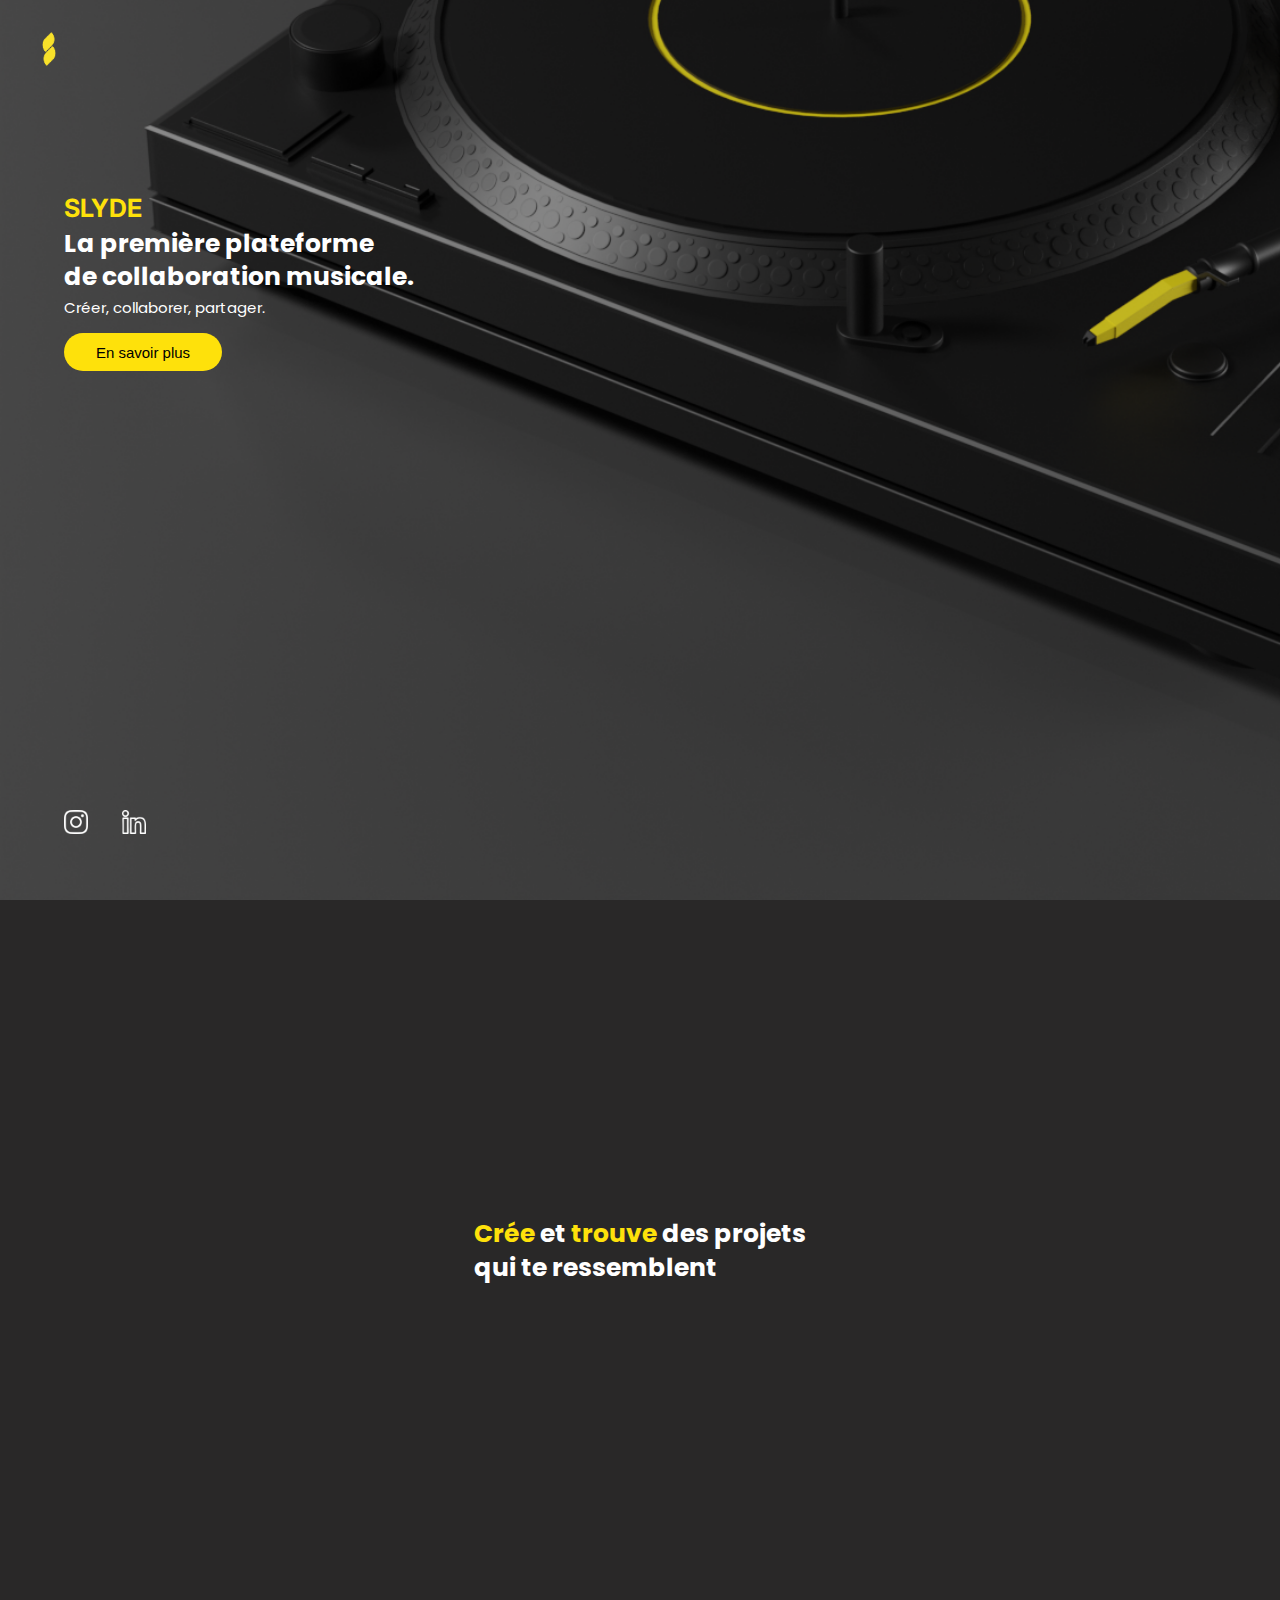
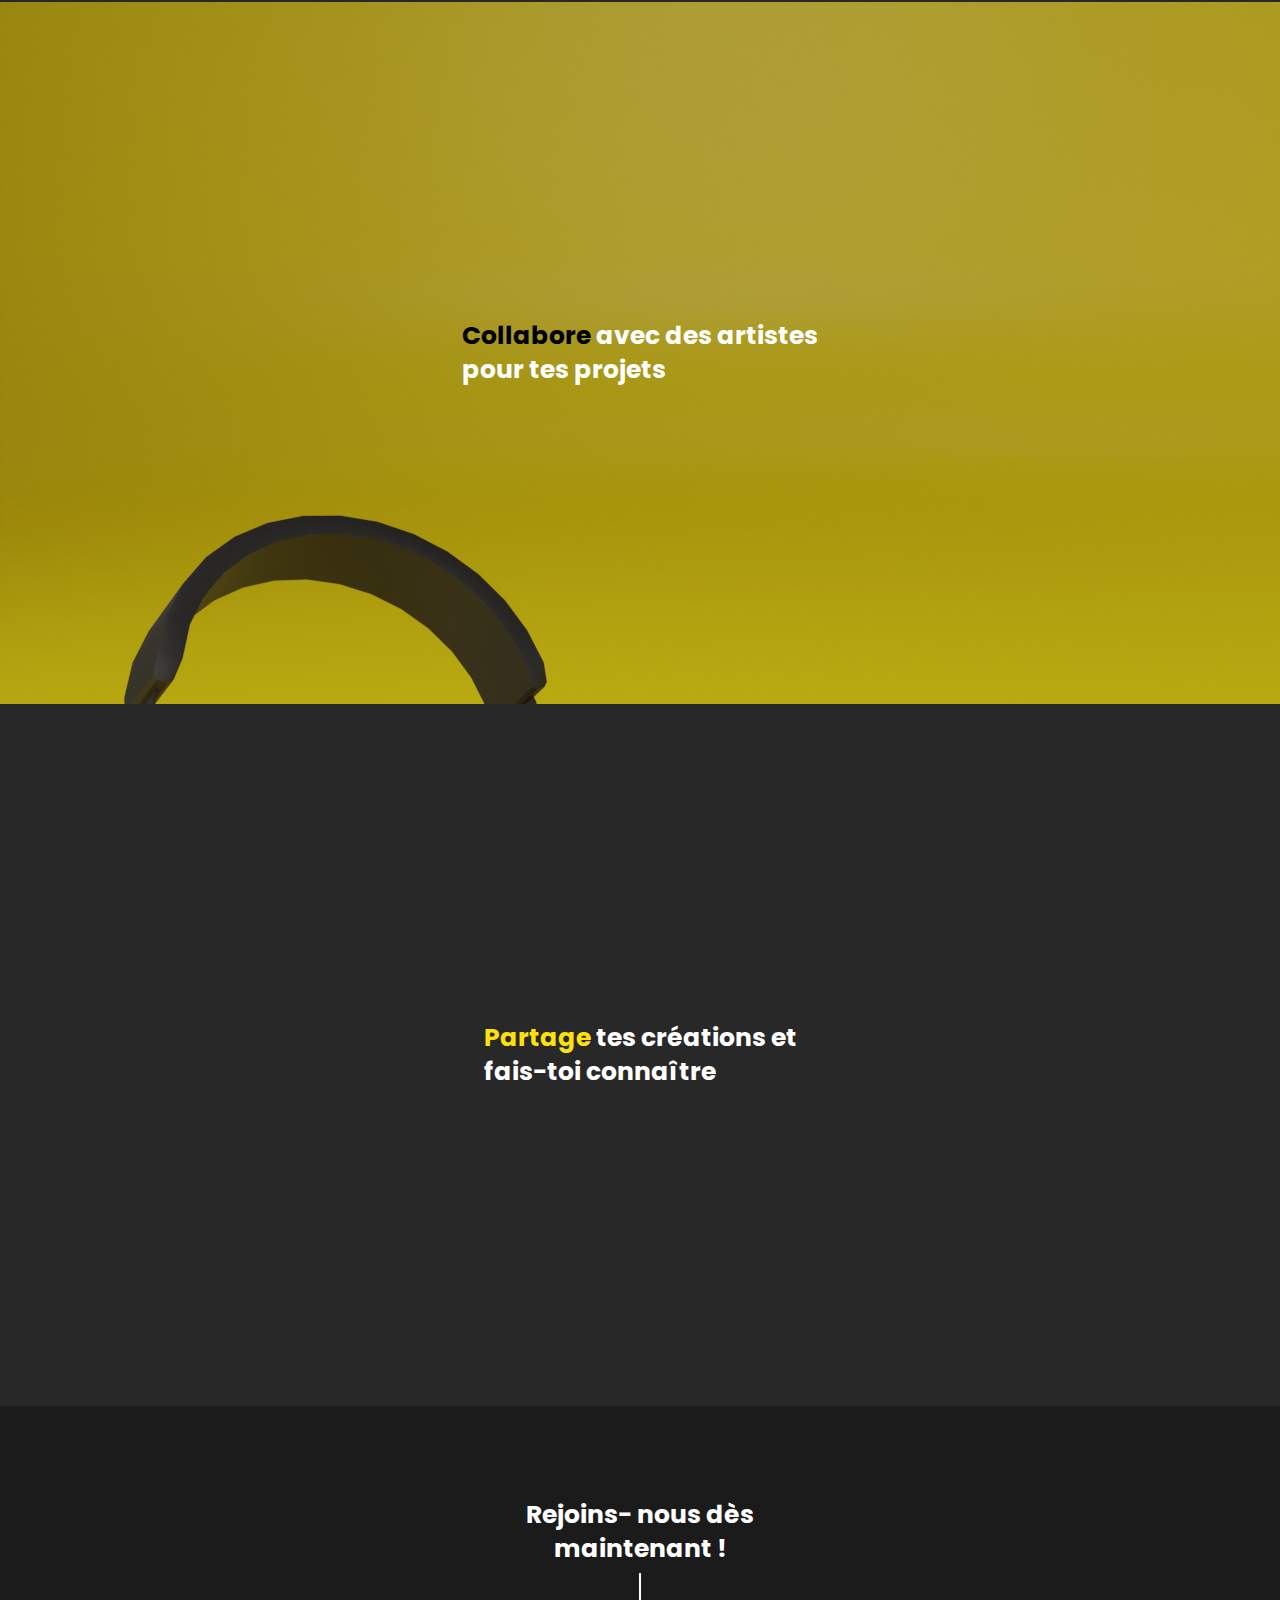
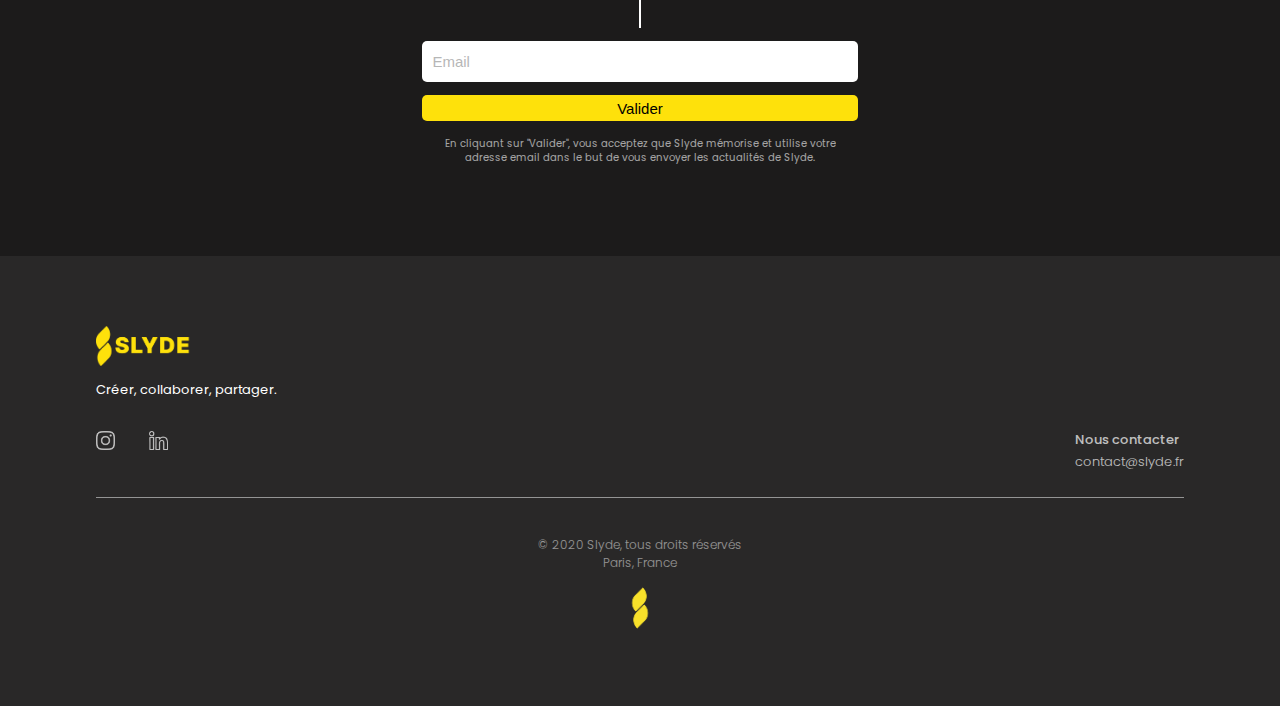
==== index.html @ 3c2a3eb2 "mobile quasi fini" ====
<!DOCTYPE html>
<html lang="fr">

<head>
    <meta charset="UTF-8">
    <meta name="viewport" content="width=device-width, initial-scale=1.0">
    <title>Slyde - Créer, collaborer, partager</title>
    <link rel="stylesheet" href="styles.css">
    <link rel="icon" href="img/logo/icone.png">
    <link
        href="https://fonts.googleapis.com/css2?family=Poppins:ital,wght@0,100;0,200;0,300;0,400;0,500;0,600;0,700;0,800;0,900;1,100;1,200;1,300;1,400;1,500;1,600;1,700;1,800;1,900&display=swap"
        rel="stylesheet">
    <link href="https://fonts.googleapis.com/css2?family=Inter:wght@700&display=swap" rel="stylesheet">
</head>

<body>
    <section id="s1">
        <div><img class="logo-slyde" src="img/logo/logo-jaune.png"></div>
        <div class="textes">
            <h1 class="slyde">Slyde</h1>
            <p>La première plateforme <br> de collaboration musicale.</p>
            <p class="slogan">Créer, collaborer, partager.</p>
            <button>En savoir plus</button>
        </div>

        <div class="logos">
            <a href="https://www.instagram.com/slyde.fr/" target="_blank" class="lien-insta"><img
                    class="logo-reseaux insta" src="img/logo/instagram.png"></a>
            <a href="https://www.linkedin.com/company/slydefr/" target="_blank" class="lien-linkedin"><img
                    class="logo-reseaux" src="img/logo/linkedin.png"></a>
        </div>
    </section>

    <section id="s2">
        <div class="phrase">
            <p><span class="jaune">Crée</span> et <span class="jaune">trouve</span> des projets <br> qui te ressemblent
            </p>
        </div>
    </section>

    <section id="s3">
        <div class="phrase">
            <p><span class="noir">Collabore</span> avec des artistes <br> pour tes projets</p>
        </div>
    </section>

    <section id="s4">
        <div class="phrase">
            <p><span class="jaune">Partage</span> tes créations et <br> fais-toi connaître</p>
        </div>
    </section>

    <section id="s5">
        <div class="centrer-s5">
            <div class="rejoindre">
                <p>Rejoins- nous dès <br> maintenant !</p>
            </div>
            <div class="trait"></div>

            <div class="form">
                <input type="text" id="email" placeholder="Email">
                <button type="submit" class="button-bas">Valider</button>
            </div>

            <div class="conditions">
                <p>En cliquant sur "Valider", vous acceptez que Slyde mémorise et utilise votre adresse email dans le
                    but de
                    vous envoyer les actualités de Slyde.</p>
            </div>
        </div>
    </section>

    <section id="s6">
        <div class="centrer-s5">
            <img src="img/logo/logo-jaune-complet.png" alt="" class="logo-complet">
            <p class="slogan2">Créer, collaborer, partager.</p>
            <div class="container">
                <div class="logos-bottom">
                    <a href="https://www.instagram.com/slyde.fr/" target="_blank" class="lien-insta-bas"><img
                            src="img/logo/instagram.png" class="insta"></a>
                    <a href="https://www.linkedin.com/company/slydefr/" target="_blank" class="lien-linkedin-bas"><img
                            src="img/logo/linkedin.png"></a>
                </div>
                <div class="contact">
                    <p>Nous contacter</p>
                    <a href="mailto:contact@slyde.fr">contact@slyde.fr</a>
                </div>
            </div>
            <div class="separateur"></div>
            <div class="footer">
                <p>&copy; 2020 Slyde, tous droits réservés
                    <br> Paris, France</p>
                <img class="logo-slyde-bottom" src="img/logo/logo-jaune.png">
            </div>
        </div>
    </section>
</body>

</html>
---- styles.css ----
*,
*::before,
*::after {
    box-sizing: border-box;
    margin: 0;
}

body {
    background-color: #292828;
    font-family: Poppins, sans-serif;
    color: white;
}

::selection {
    color: black;
    background-color: #FEE10B;
}

div {
    /* border: #FEE10B 1px solid; */
}

/* SECTION 1 */

#s1 {
    height: 100vh;
    background-image: url("img/mobile/landing-mobile-4.png");
    background-repeat: no-repeat;
    background-size: cover;
    background-position: right bottom;
}

/* logo */
.logo-slyde {
    height: 2.875rem;
    margin-left: 2vw;
    margin-top: 2vw;
}

/* textes */
.textes {
    margin: auto;
    margin-top: 114px;
    width: 90vw;
}

.slyde {
    color: #FEE10B;
    text-transform: uppercase;
    font-family: Inter, sans-serif;
    font-size: 1.563rem;
    margin-bottom: 4px;
}

p {
    font-weight: bold;
    font-size: 1.563rem;
    line-height: 1.35;
}

.slogan {
    font-weight: normal;
    font-size: 0.938rem;
    margin-bottom: 15px;
    margin-top: 4px;
}

/* liens réseaux */
.logos {
    padding-left: 5vw;
    position: absolute;
    top: 90vh;
}

.logo-reseaux {
    height: 1.5rem;
}

.insta {
    margin-right: 1.875rem;
}

.lien-insta:hover {
    content: url(img/logo/instagram-jaune.png);
    height: 1.5rem;
    margin-right: 1.875rem;
}

.lien-linkedin:hover {
    content: url(img/logo/linkedin-jaune.png);
    height: 1.5rem;
}

#s2,
#s3,
#s4 {
    height: 78vh;
    display: flex;
}

#s3 {
    background-image: url("img/collabore-3.png");
    background-repeat: no-repeat;
}

.phrase {
    margin: auto;
}

.jaune {
    color: #FEE10B;
}

.noir {
    color: black;
}

/* SECTION 5 */

#s5 {
    background-color: #1C1B1B;
    height: 50vh;
    display: flex;
    flex-direction: column;
}

.centrer-s5 {
    margin: auto;
}

.rejoindre {
    text-align: center;
}

.trait {
    background-color: white;
    width: 2px;
    height: 3.438rem;
    margin: auto;
    margin-bottom: 0.8rem;
    margin-top: 0.5rem;
}

/* formulaire */
.form {
    text-align: center;
}

input {
    border: none;
    border-radius: 5px;
    color: black;
    font-size: 0.938rem;
    height: 2.563rem;
    min-width: 19.063rem;
    width: 34vw;
    padding-left: 10px;
    margin-bottom: 0.8rem;
}

input:focus,
button:focus {
    outline: none;
}

::placeholder {
    color: #707070;
    opacity: 50%;
}

button {
    border: none;
    display: block;
    background-color: #FEE10B;
    color: black;
    border-radius: 30px;
    font-size: 0.938rem;
    width: 9.875rem;
    height: 2.375rem;
    cursor: pointer;
}

.button-bas {
    border-radius: 5px;
    height: 1.625rem;
    width: 34vw;
    min-width: 19.063rem;
    margin: auto;
}

.conditions p {
    font-size: 0.625rem;
    font-weight: normal;
    text-align: center;
    opacity: 60%;
    margin-top: 1rem;
    width: 34vw;
    min-width: 19.063rem;
}

/* SECTION 6 */

#s6 {
    display: flex;
    flex-direction: column;
    height: 50vh;

}

.logo-complet {
    height: 2.5rem;
    margin-bottom: 0.5rem;
}

.slogan2 {
    font-size: 0.813rem;
    font-weight: 400;
    padding-bottom: 2rem;
}

.container {
    display: flex;
    justify-content: space-between;
    width: 85vw;
    min-width: 20vw;
    margin-bottom: 1.5rem;
}

.logos-bottom {
    display: inline-block;
    opacity: 70%;
}

.logos-bottom img {
    height: 1.188rem;
}

.lien-insta-bas:hover {
    content: url(img/logo/instagram-jaune.png);
    height: 1.188rem;
    margin-right: 1.875rem;
}

.lien-linkedin-bas:hover {
    content: url(img/logo/linkedin-jaune.png);
    height: 1.188rem
}

.contact {
    display: inline-block;
    opacity: 70%;
}

.contact p {
    font-size: 0.813rem;
    font-weight: 500;
}

.contact a {
    font-size: 0.813rem;
    font-weight: 300;
    color: white;
    text-decoration: none;
}

.contact a:hover {
    color: #FEE10B;
    transition: ease-in-out 0.2s;
}

.separateur {
    background-color: white;
    width: 100%;
    height: 1px;
    opacity: 50%;
    margin: auto;
    margin-bottom: 1rem;
}

.footer {
    display: flex;
    flex-direction: column;
}

.footer p {
    margin-top: 2%;
    font-size: 0.75rem;
    text-align: center;
    font-weight: 300;
    opacity: 50%;
    line-height: 1.5;
    margin-bottom: 0.5rem;
}

.logo-slyde-bottom {
    height: 3.5rem;
    margin: auto;
}
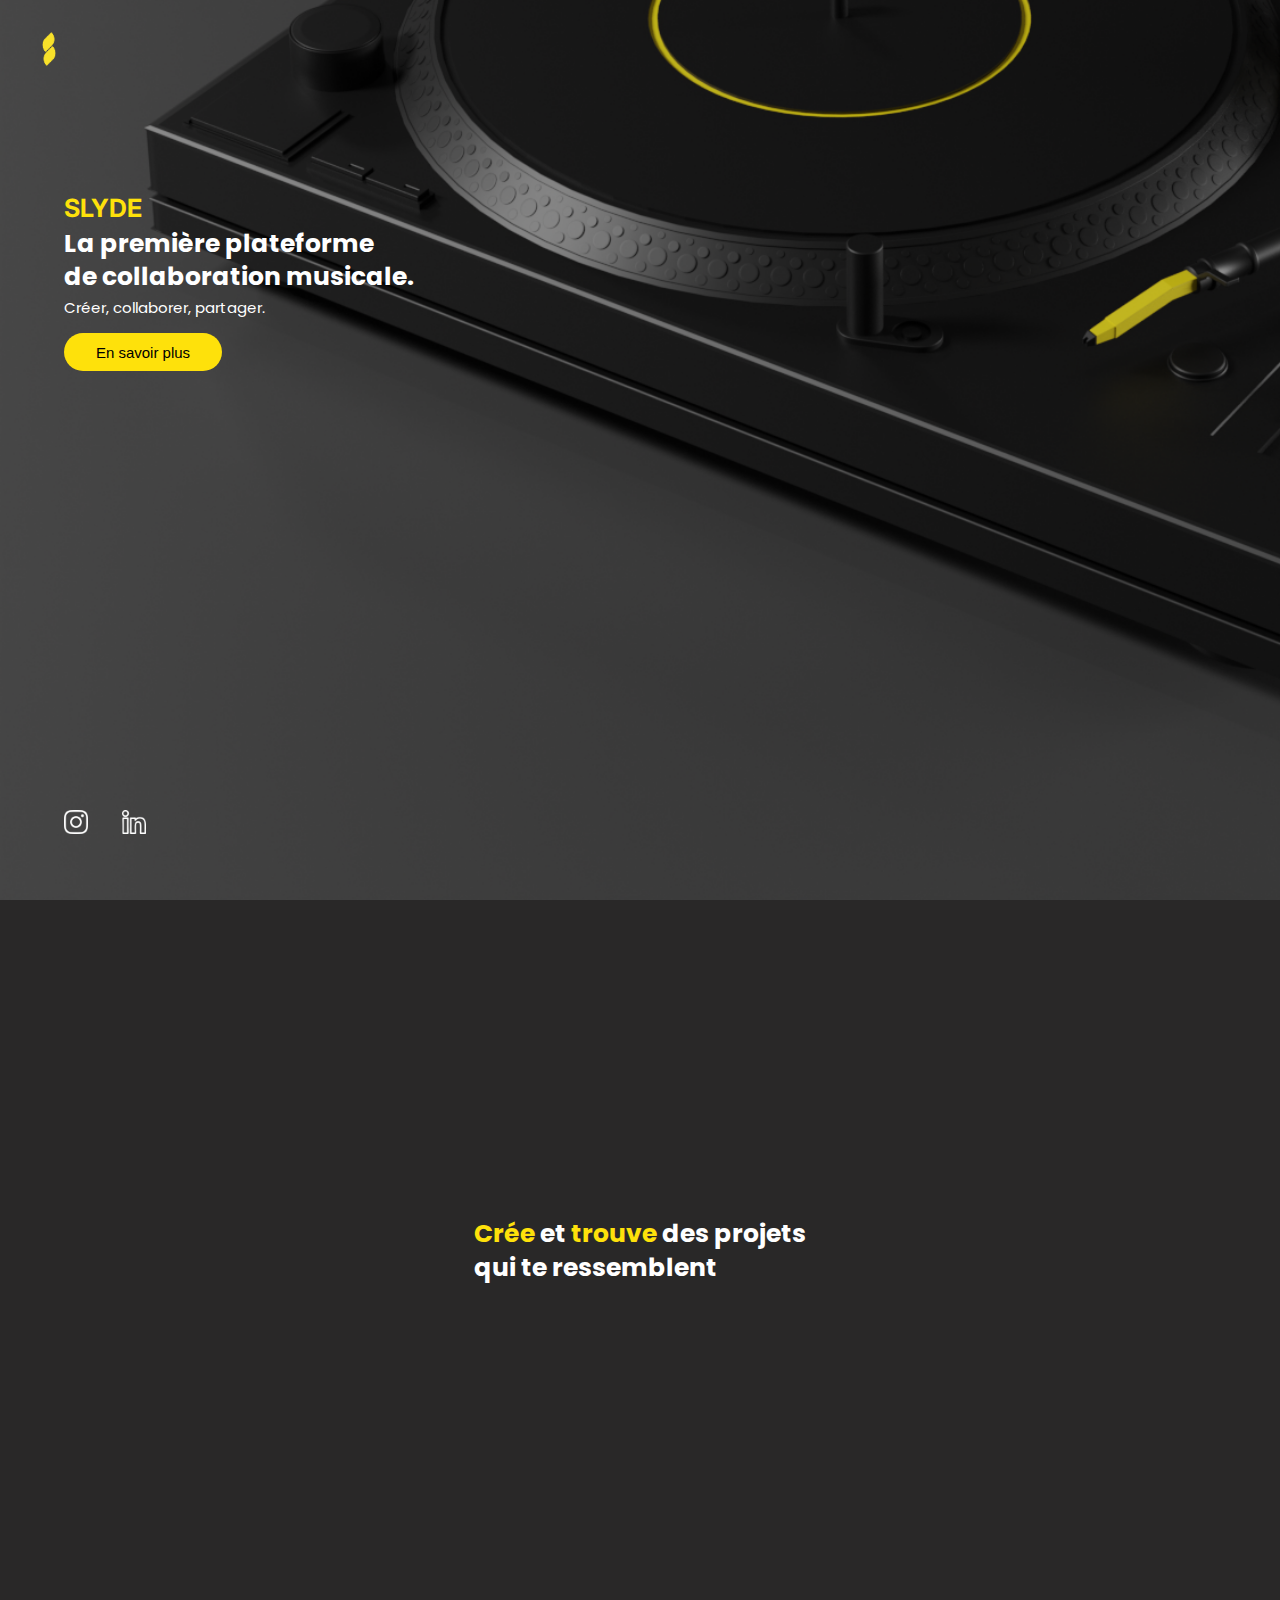
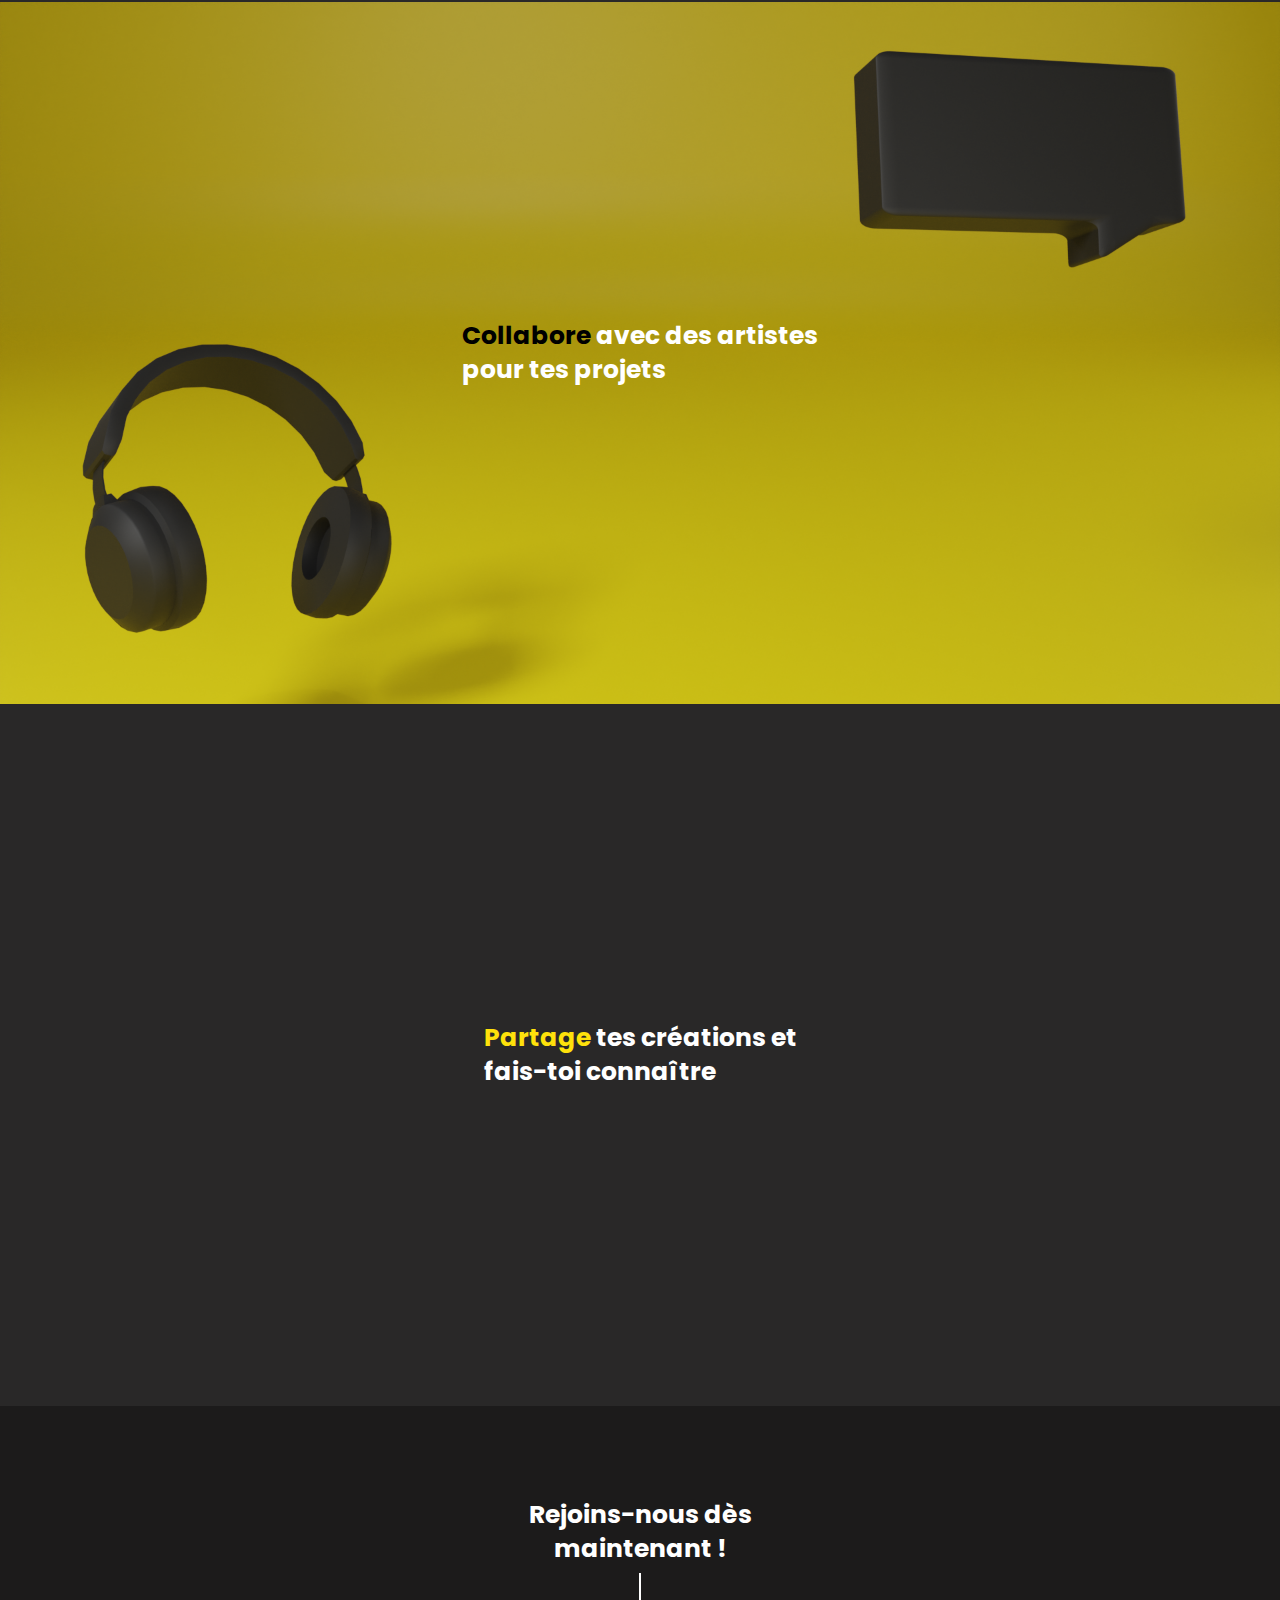
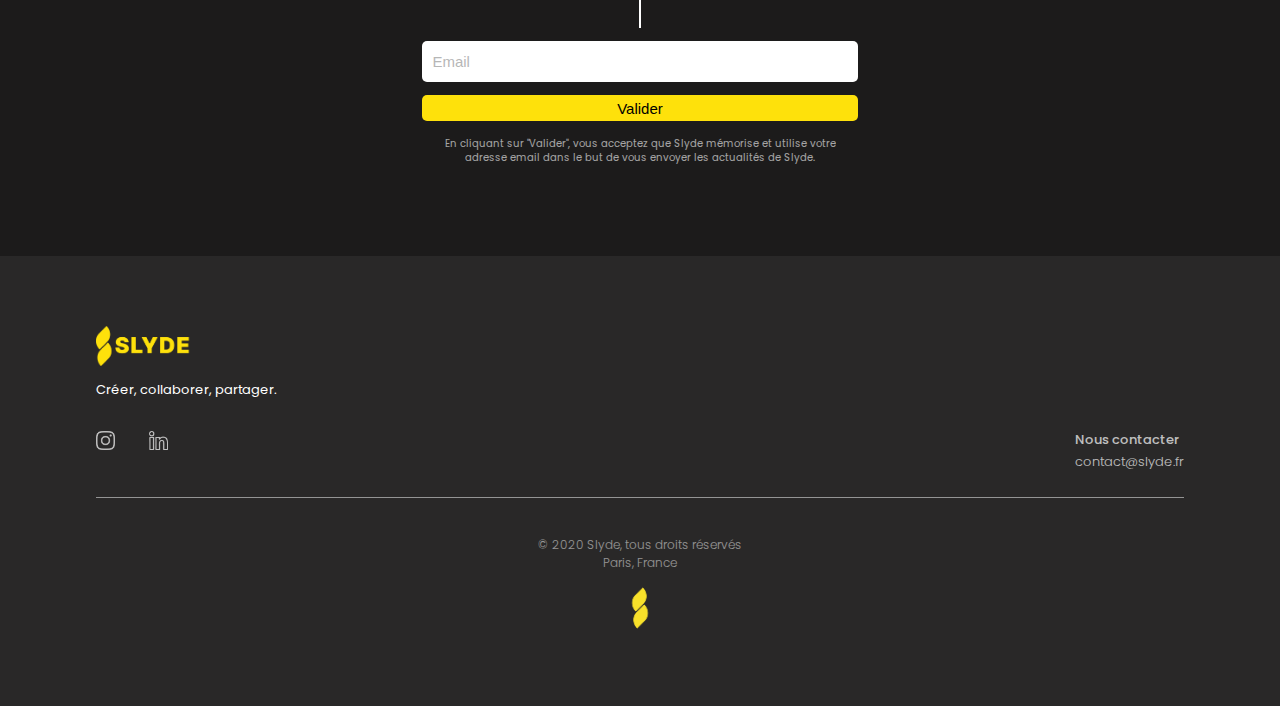
==== commit c3210fc8: "push" ====
--- a/index.html
+++ b/index.html
@@ -53,7 +53,7 @@
     <section id="s5">
         <div class="centrer-s5">
             <div class="rejoindre">
-                <p>Rejoins- nous dès <br> maintenant !</p>
+                <p>Rejoins-nous dès <br> maintenant !</p>
             </div>
             <div class="trait"></div>
 
--- a/styles.css
+++ b/styles.css
@@ -100,6 +100,7 @@
 
 #s3 {
     background-image: url("img/collabore-3.png");
+    background-size: cover;
     background-repeat: no-repeat;
 }
 
@@ -204,7 +205,6 @@
     display: flex;
     flex-direction: column;
     height: 50vh;
-
 }
 
 .logo-complet {
@@ -295,4 +295,24 @@
 .logo-slyde-bottom {
     height: 3.5rem;
     margin: auto;
+}
+
+@media screen and (min-width: 1920px) {
+
+    #s2,
+    #s3,
+    #s4 {
+        height: 100vh;
+        display: flex;
+    }
+}
+
+@media screen and (min-width: 1440px) {
+
+    #s2,
+    #s3,
+    #s4 {
+        height: 100vh;
+        display: flex;
+    }
 }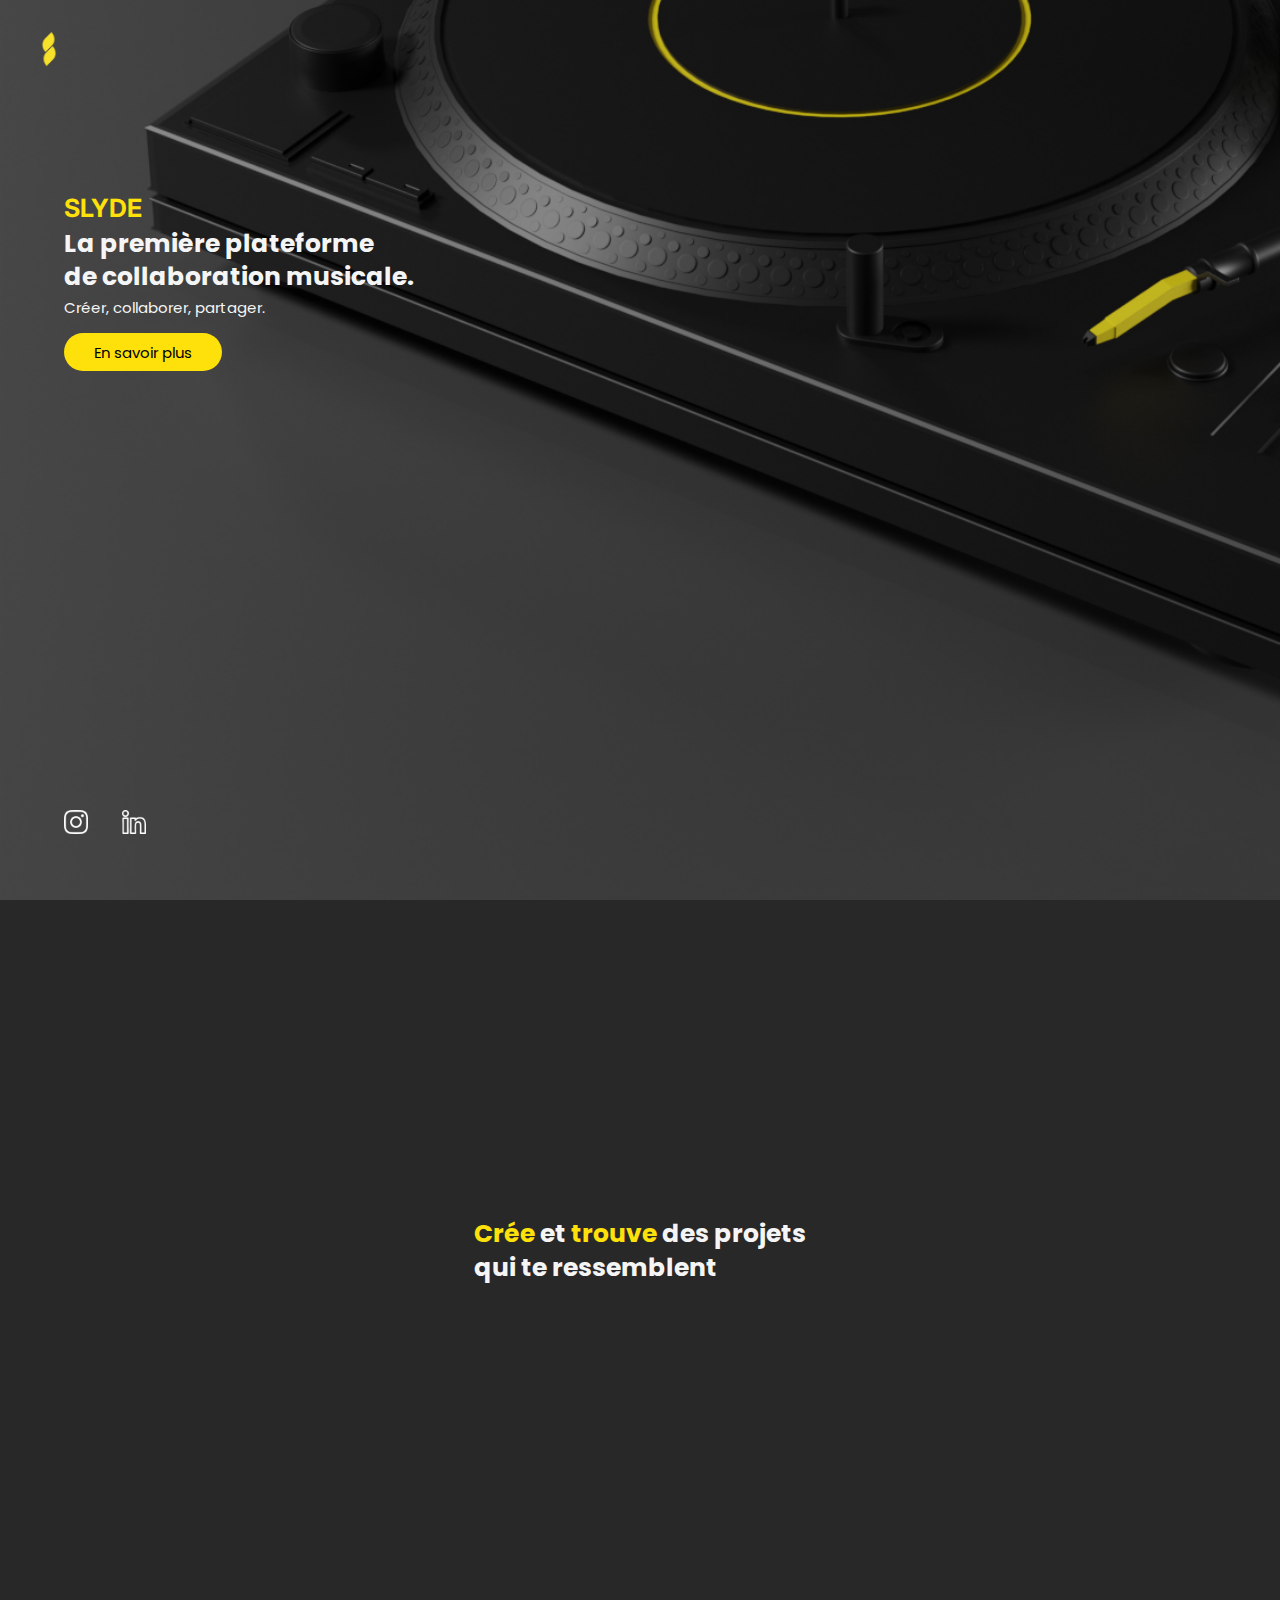
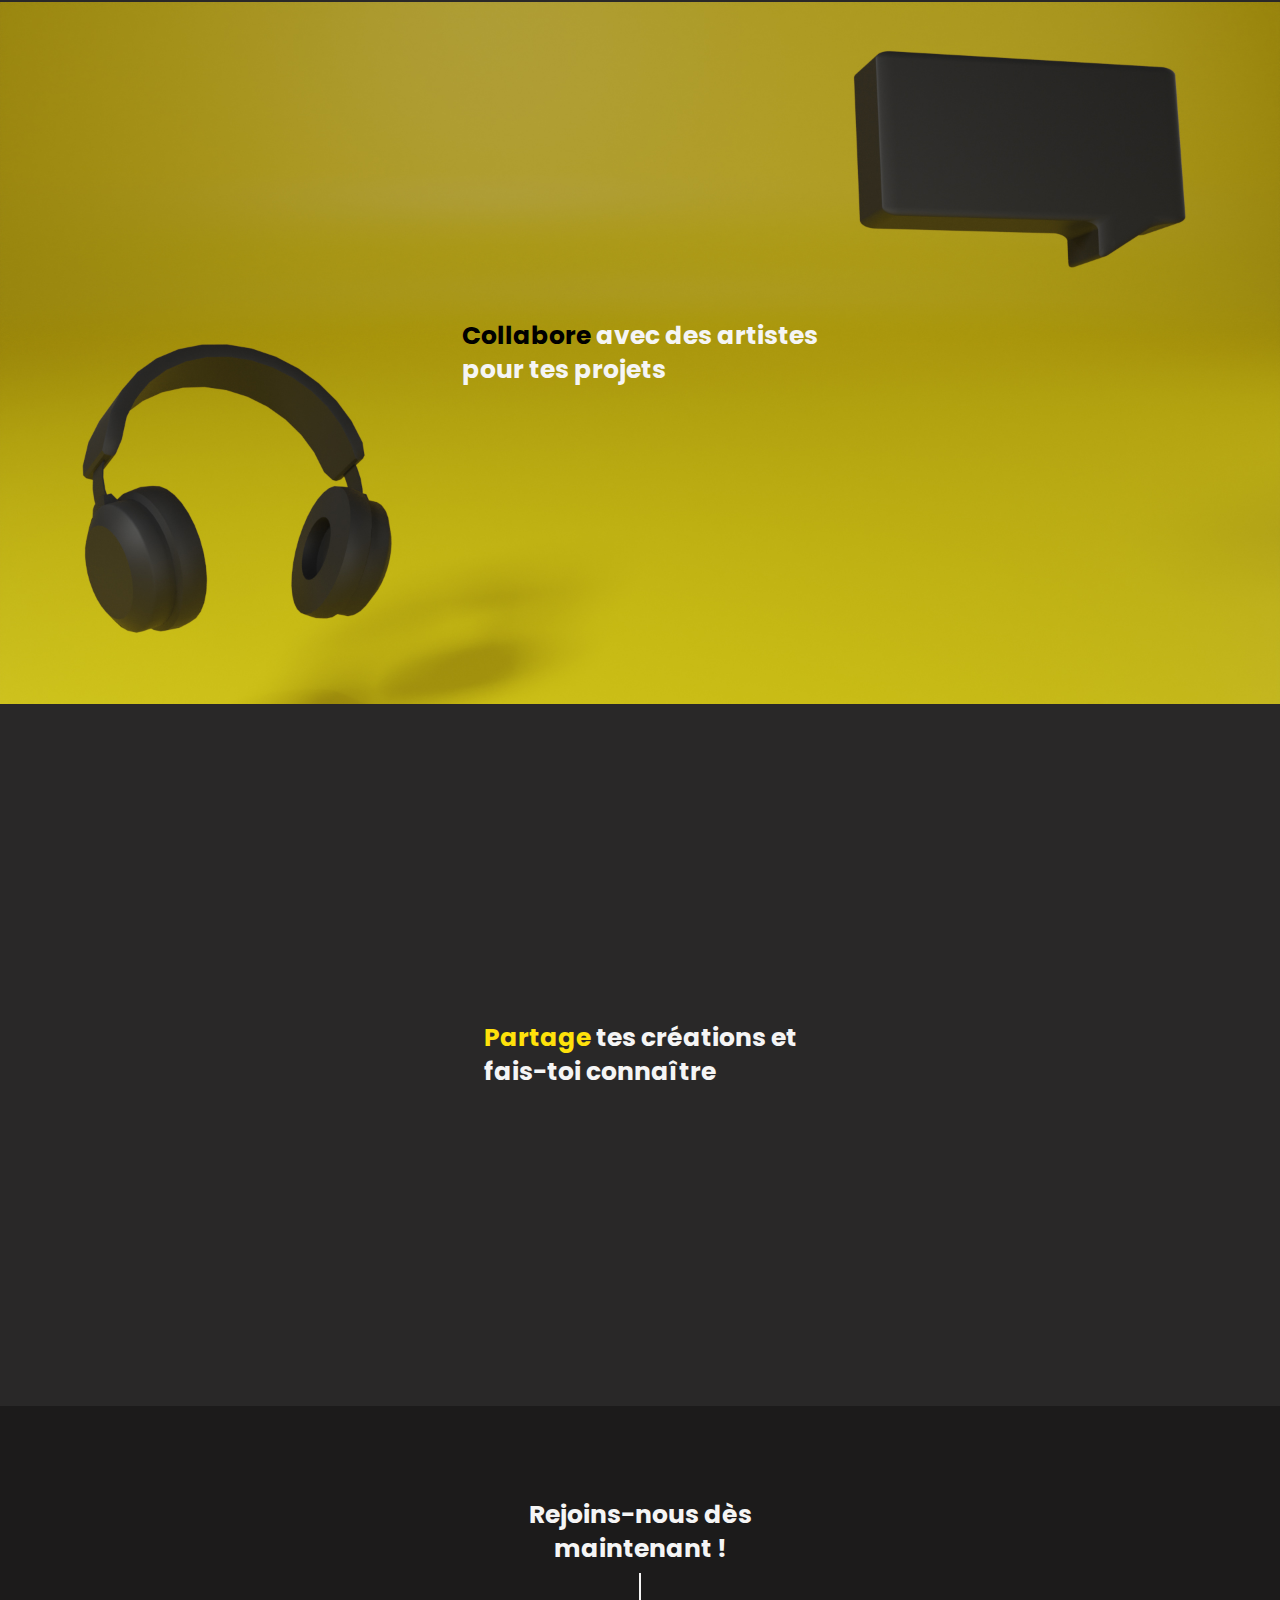
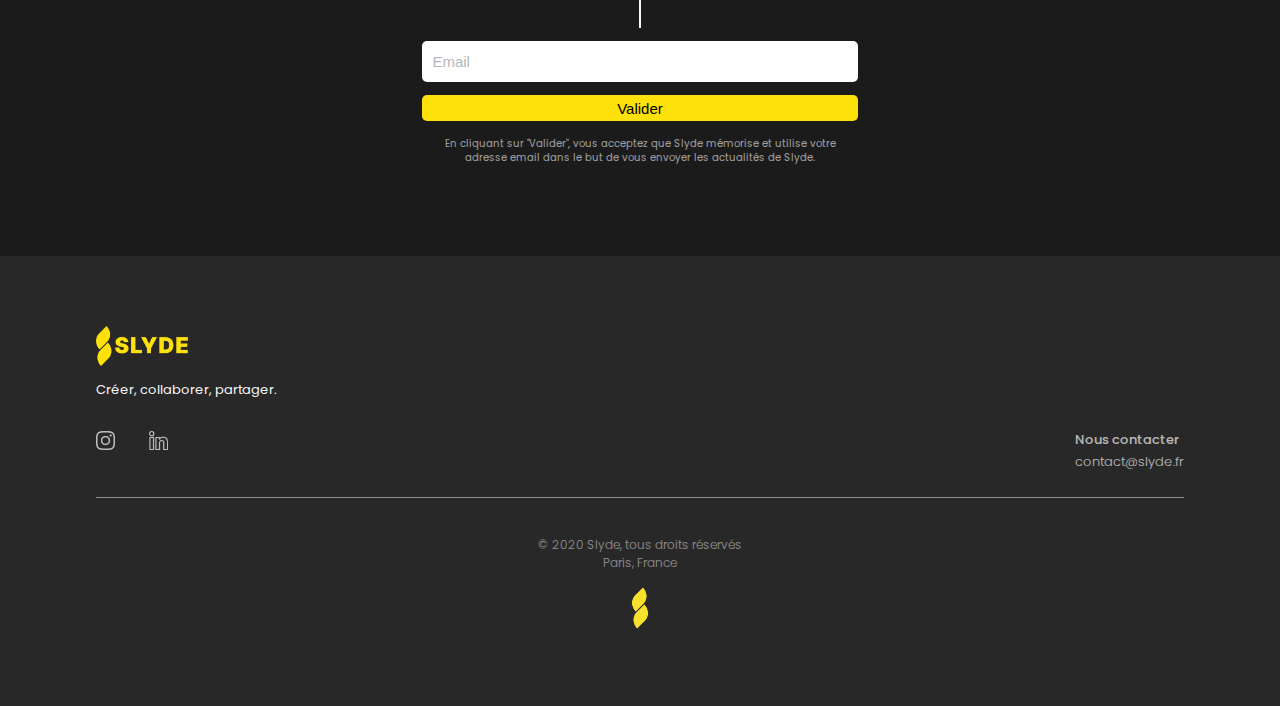
==== commit 73159ba4: "Tout est propre et les images elles sont optimisée" ====
--- a/index.html
+++ b/index.html
@@ -4,9 +4,27 @@
 <head>
     <meta charset="UTF-8">
     <meta name="viewport" content="width=device-width, initial-scale=1.0">
+    <meta name="author" lang="fr"
+        content="Rachel Albersario, Thanh-Trang Luu, Jules Cointrel, Paul Barbosa & Yohan Guyot">
+    <meta name="description" content="Bienvenue sur Slyde, la première plateforme de collaboration musicale !">
+
+    <meta property="og:type" content="website">
+    <meta property="og:url" content="https://slyde.fr/index.html">
+    <meta property="og:title" content="Slyde - Créer, collaborer, partager">
+    <meta property="og:description" content="Bienvenue sur Slyde, la première plateforme de collaboration musicale !">
+    <meta property="og:image" content="https://www.slyde.fr/assets/img/card/card.jpg">
+
+    <meta property="twitter:card" content="summary_large_image">
+    <meta property="twitter:url" content="https://slyde.fr/index.html">
+    <meta property="twitter:title" content="Slyde - Créer, collaborer, partager">
+    <meta property="twitter:description"
+        content="Bienvenue sur Slyde, la première plateforme de collaboration musicale !">
+    <meta property="twitter:image" content="https://www.slyde.fr/assets/card/card.jpg">
+
     <title>Slyde - Créer, collaborer, partager</title>
-    <link rel="stylesheet" href="styles.css">
-    <link rel="icon" href="img/logo/icone.png">
+
+    <link rel="stylesheet" href="assets/css/styles.css">
+    <link rel="icon" href="assets/img/favicon.ico">
     <link
         href="https://fonts.googleapis.com/css2?family=Poppins:ital,wght@0,100;0,200;0,300;0,400;0,500;0,600;0,700;0,800;0,900;1,100;1,200;1,300;1,400;1,500;1,600;1,700;1,800;1,900&display=swap"
         rel="stylesheet">
@@ -15,19 +33,19 @@
 
 <body>
     <section id="s1">
-        <div><img class="logo-slyde" src="img/logo/logo-jaune.png"></div>
+        <div><img class="logo-slyde" src="assets/img/logos/logo.png"></div>
         <div class="textes">
             <h1 class="slyde">Slyde</h1>
             <p>La première plateforme <br> de collaboration musicale.</p>
             <p class="slogan">Créer, collaborer, partager.</p>
-            <button>En savoir plus</button>
+            <a href="#s6" class="link-s6">En savoir plus</a>
         </div>
 
         <div class="logos">
             <a href="https://www.instagram.com/slyde.fr/" target="_blank" class="lien-insta"><img
-                    class="logo-reseaux insta" src="img/logo/instagram.png"></a>
+                    class="logo-reseaux insta" src="assets/img/icons/instagram.png"></a>
             <a href="https://www.linkedin.com/company/slydefr/" target="_blank" class="lien-linkedin"><img
-                    class="logo-reseaux" src="img/logo/linkedin.png"></a>
+                    class="logo-reseaux" src="assets/img/icons/linkedin.png"></a>
         </div>
     </section>
 
@@ -59,7 +77,7 @@
 
             <div class="form">
                 <input type="text" id="email" placeholder="Email">
-                <button type="submit" class="button-bas">Valider</button>
+                <button type="submit">Valider</button>
             </div>
 
             <div class="conditions">
@@ -72,14 +90,14 @@
 
     <section id="s6">
         <div class="centrer-s5">
-            <img src="img/logo/logo-jaune-complet.png" alt="" class="logo-complet">
+            <img src="assets/img/logos/logo-large.png" alt="" class="logo-complet">
             <p class="slogan2">Créer, collaborer, partager.</p>
             <div class="container">
                 <div class="logos-bottom">
-                    <a href="https://www.instagram.com/slyde.fr/" target="_blank" class="lien-insta-bas"><img
-                            src="img/logo/instagram.png" class="insta"></a>
-                    <a href="https://www.linkedin.com/company/slydefr/" target="_blank" class="lien-linkedin-bas"><img
-                            src="img/logo/linkedin.png"></a>
+                    <a href="https://www.instagram.com/slyde.fr/" target="_blank" class="lien-insta"><img
+                            src="assets/img/icons/instagram.png" class="insta"></a>
+                    <a href="https://www.linkedin.com/company/slydefr/" target="_blank" class="lien-linkedin"><img
+                            src="assets/img/icons/linkedin.png"></a>
                 </div>
                 <div class="contact">
                     <p>Nous contacter</p>
@@ -90,7 +108,7 @@
             <div class="footer">
                 <p>&copy; 2020 Slyde, tous droits réservés
                     <br> Paris, France</p>
-                <img class="logo-slyde-bottom" src="img/logo/logo-jaune.png">
+                <img class="logo-slyde-bottom" src="assets/img/logos/logo.png">
             </div>
         </div>
     </section>
--- a/assets/css/styles.css
+++ b/assets/css/styles.css
@@ -0,0 +1,331 @@
+*,
+*::before,
+*::after {
+    box-sizing: border-box;
+    margin: 0;
+}
+
+html {
+    scroll-behavior: smooth;
+}
+
+body {
+    background-color: #292828;
+    font-family: Poppins, sans-serif;
+    color: #F5F5F5;
+}
+
+::selection {
+    color: black;
+    background-color: #FEE10B;
+}
+
+/* SECTION 1 */
+
+#s1 {
+    height: 100vh;
+    background-image: url("../img/mobile/landing-mobile.jpg");
+    background-repeat: no-repeat;
+    background-size: cover;
+    background-position: right bottom;
+}
+
+/* logo */
+.logo-slyde {
+    height: 2.875rem;
+    margin-left: 2vw;
+    margin-top: 2vw;
+}
+
+/* textes */
+.textes {
+    margin: auto;
+    margin-top: 114px;
+    width: 90vw;
+}
+
+.slyde {
+    color: #FEE10B;
+    text-transform: uppercase;
+    font-family: Inter, sans-serif;
+    font-size: 1.563rem;
+    margin-bottom: 4px;
+}
+
+p {
+    font-weight: bold;
+    font-size: 1.563rem;
+    line-height: 1.35;
+}
+
+.slogan {
+    font-weight: normal;
+    font-size: 0.938rem;
+    margin-bottom: 15px;
+    margin-top: 4px;
+}
+
+.link-s6 {
+    display: flex;
+    flex-direction: column;
+    justify-content: center;
+    text-align: center;
+    background-color: #FEE10B;
+    color: black;
+    border-radius: 30px;
+    font-size: 0.938rem;
+    width: 9.875rem;
+    height: 2.375rem;
+    cursor: pointer;
+    text-decoration: none;
+    transition: all 0.3s cubic-bezier(0.165, 0.84, 0.44, 1);
+}
+
+/* TROUVER UN HOVER QUI REND BIEN !!! */
+.link-s6:hover {
+    background-color: #1C1B1B;
+    color: #F5F5F5;
+    transition: all 0.3s cubic-bezier(0.165, 0.84, 0.44, 1);
+}
+
+/* liens réseaux */
+.logos {
+    padding-left: 5vw;
+    position: absolute;
+    top: 90vh;
+}
+
+.logo-reseaux {
+    height: 1.5rem;
+}
+
+.insta {
+    margin-right: 1.875rem;
+}
+
+.lien-insta,
+.lien-linkedin {
+    transition: all 0.3s cubic-bezier(0.165, 0.84, 0.44, 1);
+}
+
+.lien-insta:hover {
+    filter: brightness(60%);
+    transition: all 0.3s cubic-bezier(0.165, 0.84, 0.44, 1);
+}
+
+.lien-linkedin:hover {
+    filter: brightness(60%);
+    transition: all 0.3s cubic-bezier(0.165, 0.84, 0.44, 1);
+}
+
+#s2,
+#s3,
+#s4 {
+    height: 78vh;
+    display: flex;
+}
+
+#s3 {
+    background-image: url("../img/backgrounds/collabore.jpg");
+    background-size: cover;
+    background-repeat: no-repeat;
+}
+
+.phrase {
+    margin: auto;
+}
+
+.jaune {
+    color: #FEE10B;
+}
+
+.noir {
+    color: black;
+}
+
+/* SECTION 5 */
+
+#s5 {
+    background-color: #1C1B1B;
+    height: 50vh;
+    display: flex;
+    flex-direction: column;
+}
+
+.centrer-s5 {
+    margin: auto;
+}
+
+.rejoindre {
+    text-align: center;
+}
+
+.trait {
+    background-color: #F5F5F5;
+    width: 2px;
+    height: 3.438rem;
+    margin: auto;
+    margin-bottom: 0.8rem;
+    margin-top: 0.5rem;
+}
+
+/* formulaire */
+.form {
+    text-align: center;
+}
+
+input {
+    border: none;
+    border-radius: 5px;
+    color: black;
+    font-size: 0.938rem;
+    height: 2.563rem;
+    min-width: 19.063rem;
+    width: 34vw;
+    padding-left: 10px;
+    margin-bottom: 0.8rem;
+}
+
+input:focus,
+button:focus {
+    outline: none;
+}
+
+::placeholder {
+    color: #707070;
+    opacity: 50%;
+}
+
+button {
+    border: none;
+    display: block;
+    background-color: #FEE10B;
+    color: black;
+    border-radius: 30px;
+    font-size: 0.938rem;
+    width: 9.875rem;
+    height: 2.375rem;
+    cursor: pointer;
+    border-radius: 5px;
+    height: 1.625rem;
+    width: 34vw;
+    min-width: 19.063rem;
+    margin: auto;
+}
+
+.conditions p {
+    font-size: 0.625rem;
+    font-weight: normal;
+    text-align: center;
+    opacity: 60%;
+    margin-top: 1rem;
+    width: 34vw;
+    min-width: 19.063rem;
+}
+
+/* SECTION 6 */
+
+#s6 {
+    display: flex;
+    flex-direction: column;
+    height: 50vh;
+}
+
+.logo-complet {
+    height: 2.5rem;
+    margin-bottom: 0.5rem;
+}
+
+.slogan2 {
+    font-size: 0.813rem;
+    font-weight: 400;
+    padding-bottom: 2rem;
+}
+
+.container {
+    display: flex;
+    justify-content: space-between;
+    width: 85vw;
+    min-width: 20vw;
+    margin-bottom: 1.5rem;
+}
+
+.logos-bottom {
+    display: inline-block;
+    opacity: 70%;
+}
+
+.logos-bottom img {
+    height: 1.188rem;
+}
+
+.contact {
+    display: inline-block;
+    opacity: 70%;
+}
+
+.contact p {
+    font-size: 0.813rem;
+    font-weight: 500;
+}
+
+.contact a {
+    font-size: 0.813rem;
+    font-weight: 300;
+    color: #F5F5F5;
+    text-decoration: none;
+}
+
+.contact a:hover {
+    color: #FEE10B;
+    transition: ease-in-out 0.2s;
+}
+
+.separateur {
+    background-color: #F5F5F5;
+    width: 100%;
+    height: 1px;
+    opacity: 50%;
+    margin: auto;
+    margin-bottom: 1rem;
+}
+
+.footer {
+    display: flex;
+    flex-direction: column;
+}
+
+.footer p {
+    margin-top: 2%;
+    font-size: 0.75rem;
+    text-align: center;
+    font-weight: 300;
+    opacity: 50%;
+    line-height: 1.5;
+    margin-bottom: 0.5rem;
+}
+
+.logo-slyde-bottom {
+    height: 3.5rem;
+    margin: auto;
+}
+
+@media screen and (min-width: 1920px) {
+
+    #s2,
+    #s3,
+    #s4 {
+        height: 100vh;
+        display: flex;
+    }
+}
+
+@media screen and (min-width: 1440px) {
+
+    #s2,
+    #s3,
+    #s4 {
+        height: 100vh;
+        display: flex;
+    }
+}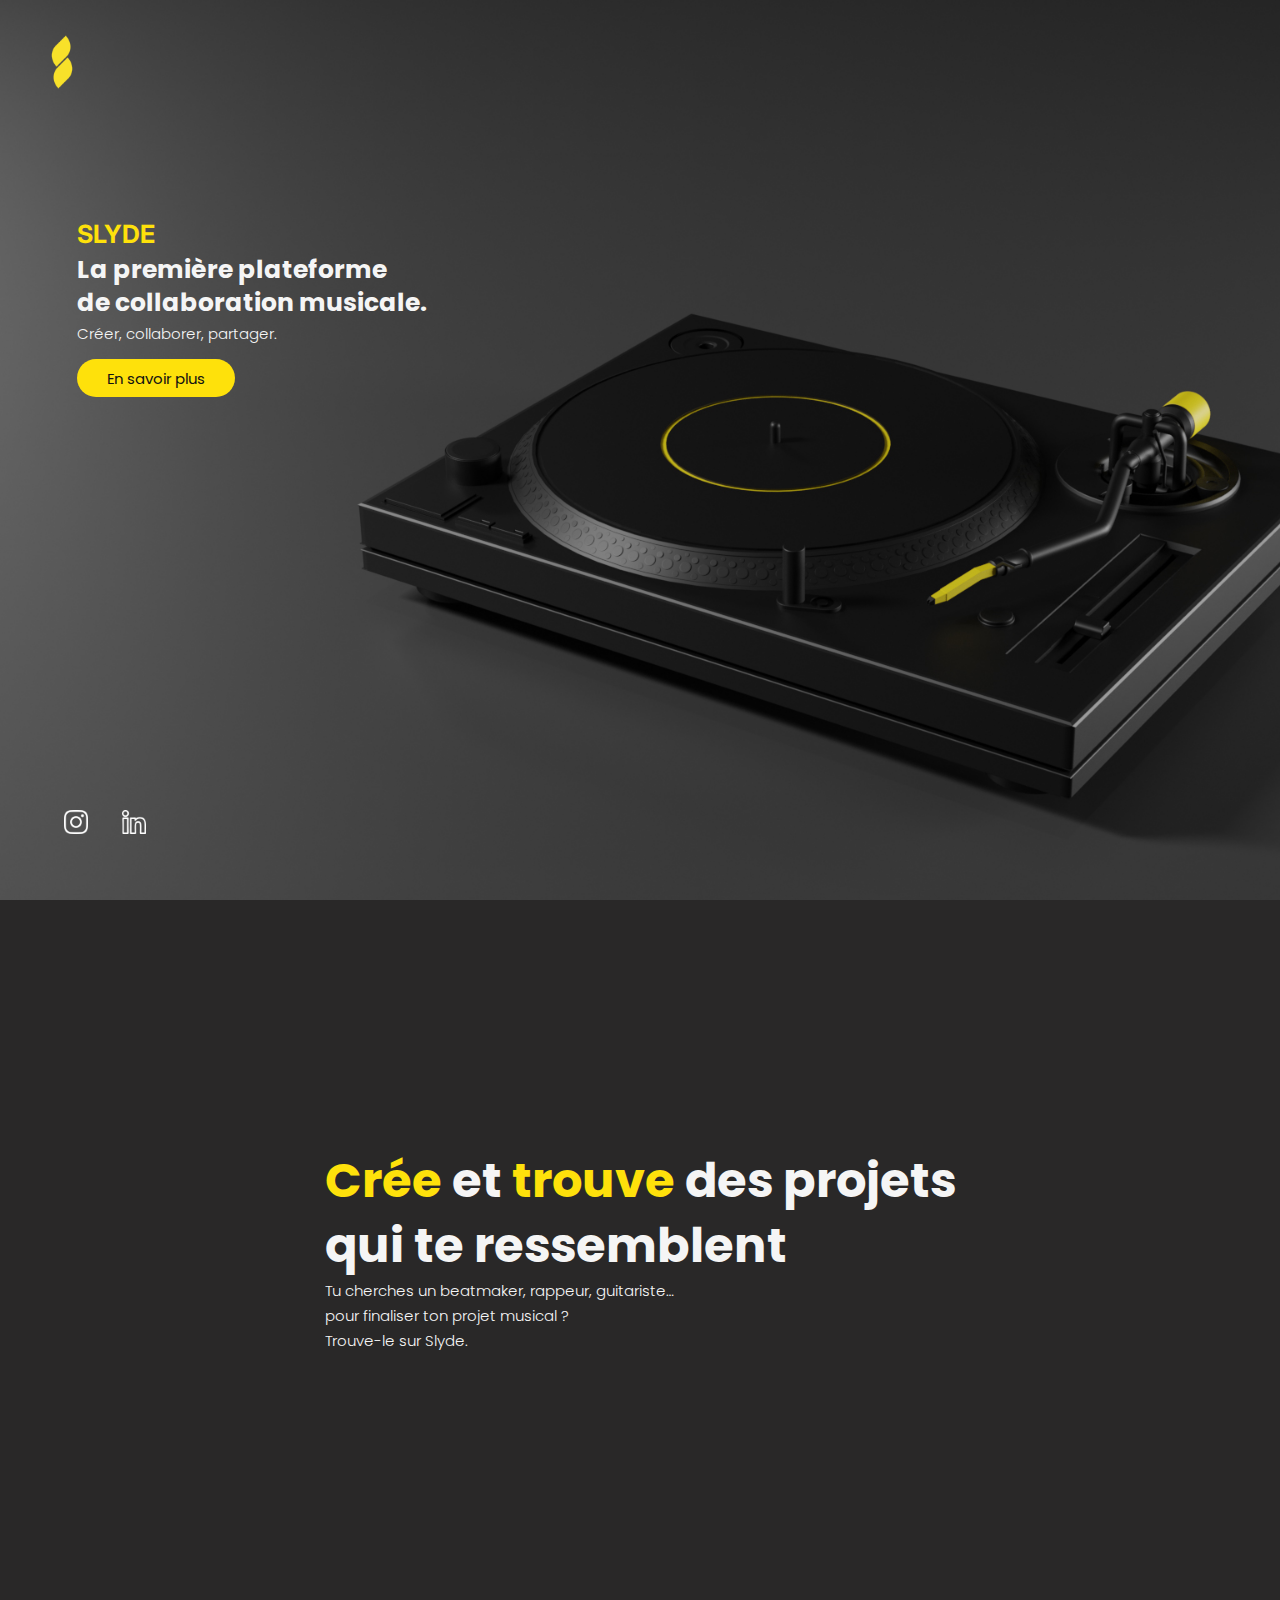
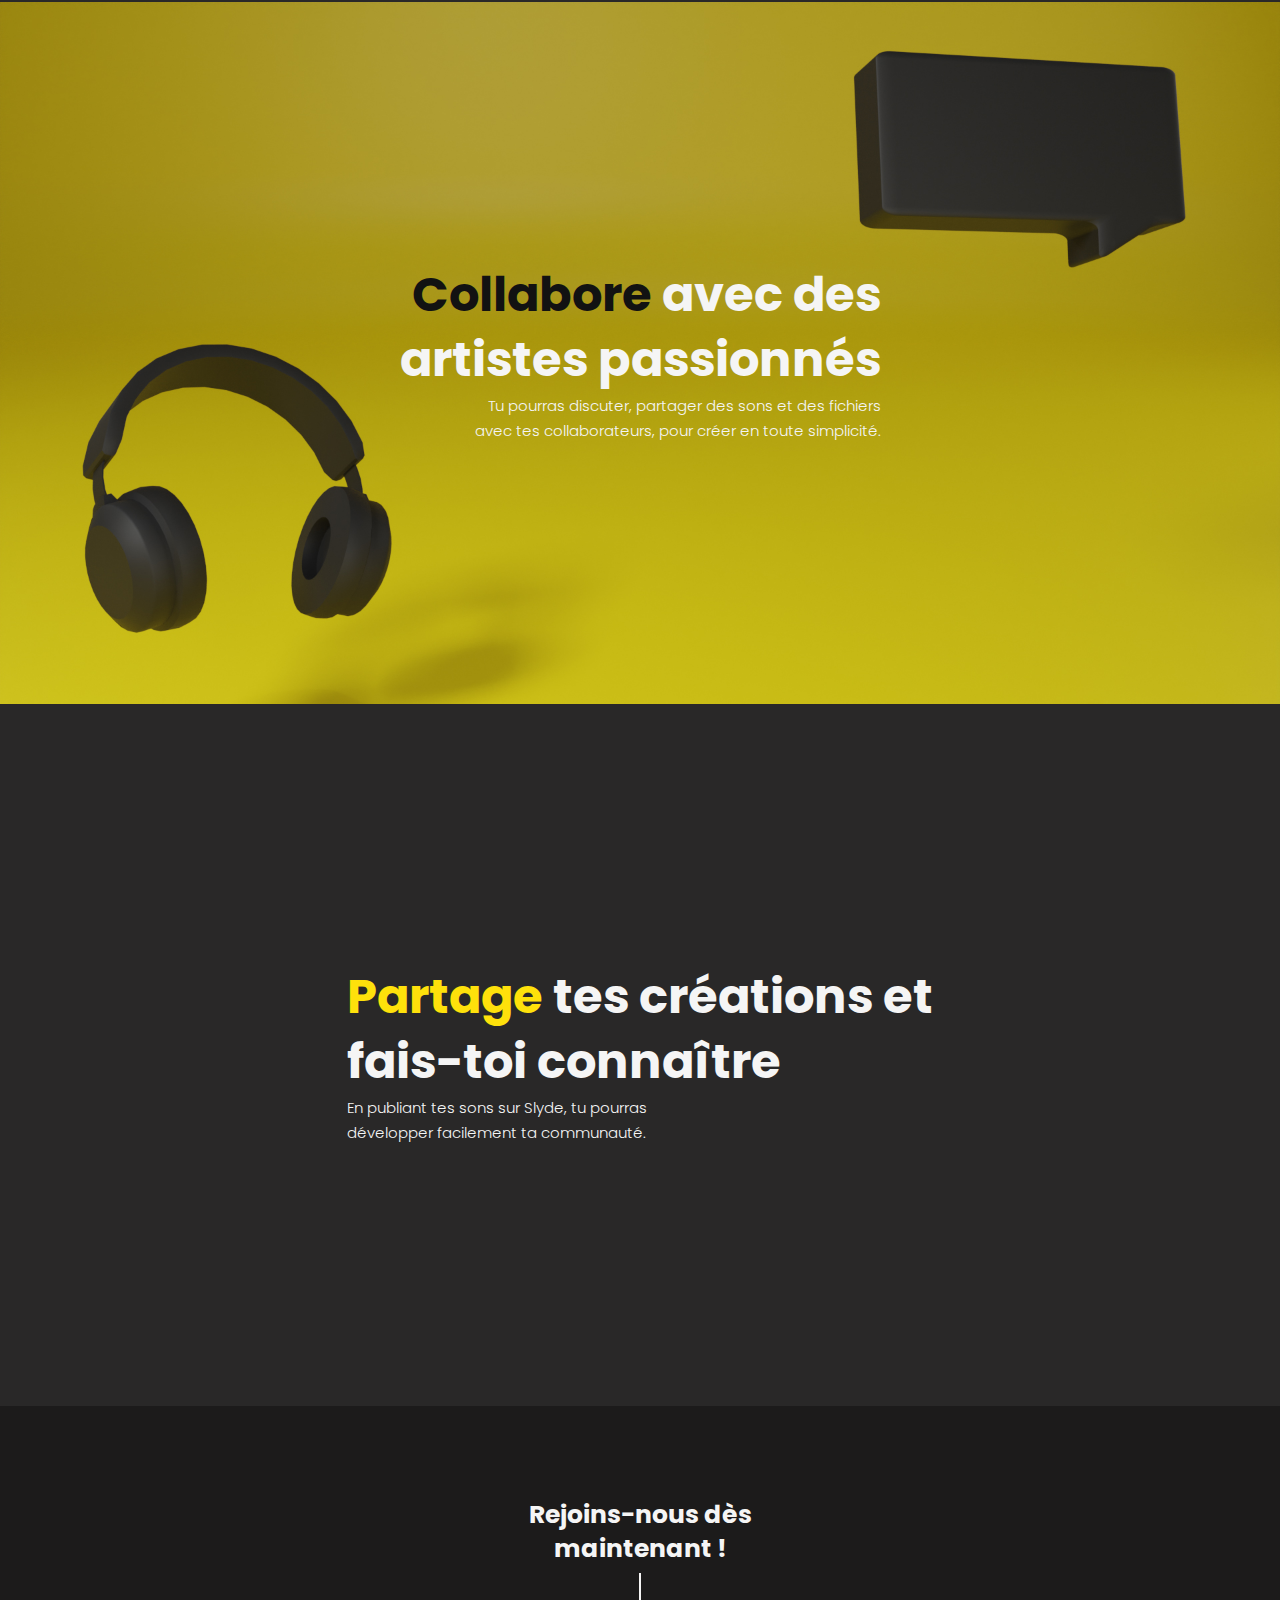
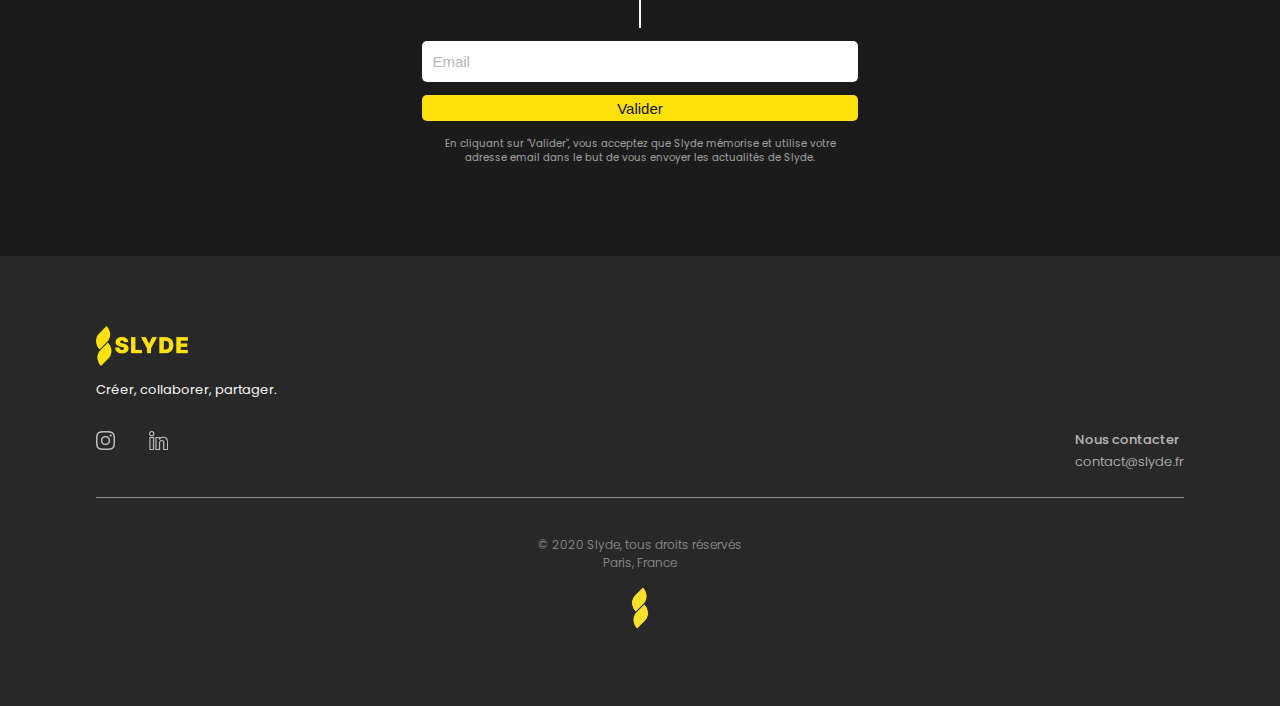
==== commit d102c61f: "+ responsive" ====
--- a/index.html
+++ b/index.html
@@ -29,6 +29,8 @@
         href="https://fonts.googleapis.com/css2?family=Poppins:ital,wght@0,100;0,200;0,300;0,400;0,500;0,600;0,700;0,800;0,900;1,100;1,200;1,300;1,400;1,500;1,600;1,700;1,800;1,900&display=swap"
         rel="stylesheet">
     <link href="https://fonts.googleapis.com/css2?family=Inter:wght@700&display=swap" rel="stylesheet">
+    <link rel="apple-touch-icon" sizes="120x120" href="assets/card/apple-touch-icon-120x120-precomposed.png">
+    <link rel="apple-touch-icon" sizes="152x152" href="assets/card/apple-touch-icon-152x152-precomposed.png">
 </head>
 
 <body>
@@ -53,18 +55,24 @@
         <div class="phrase">
             <p><span class="jaune">Crée</span> et <span class="jaune">trouve</span> des projets <br> qui te ressemblent
             </p>
+            <p class="desc">Tu cherches un beatmaker, rappeur, guitariste… <br> pour finaliser ton projet musical ? <br>
+                Trouve-le sur Slyde.</p>
         </div>
     </section>
 
     <section id="s3">
-        <div class="phrase">
-            <p><span class="noir">Collabore</span> avec des artistes <br> pour tes projets</p>
+        <div class="phrase right">
+            <p><span class="noir">Collabore</span> avec des <br> artistes passionnés</p>
+            <p class="desc">Tu pourras discuter, partager des sons et des fichiers <br> avec tes collaborateurs, pour
+                créer
+                en toute simplicité.</p>
         </div>
     </section>
 
     <section id="s4">
         <div class="phrase">
             <p><span class="jaune">Partage</span> tes créations et <br> fais-toi connaître</p>
+            <p class="desc">En publiant tes sons sur Slyde, tu pourras <br> développer facilement ta communauté.</p>
         </div>
     </section>
 
--- a/assets/css/styles.css
+++ b/assets/css/styles.css
@@ -16,7 +16,7 @@
 }
 
 ::selection {
-    color: black;
+    color: #121212;
     background-color: #FEE10B;
 }
 
@@ -24,7 +24,7 @@
 
 #s1 {
     height: 100vh;
-    background-image: url("../img/mobile/landing-mobile.jpg");
+    background-image: url("../img/background/landing-page-mobile.jpg");
     background-repeat: no-repeat;
     background-size: cover;
     background-position: right bottom;
@@ -32,7 +32,7 @@
 
 /* logo */
 .logo-slyde {
-    height: 2.875rem;
+    height: 4.5rem;
     margin-left: 2vw;
     margin-top: 2vw;
 }
@@ -40,8 +40,9 @@
 /* textes */
 .textes {
     margin: auto;
-    margin-top: 114px;
+    margin-top: 8vh;
     width: 90vw;
+    margin-left: 6vw;
 }
 
 .slyde {
@@ -59,7 +60,7 @@
 }
 
 .slogan {
-    font-weight: normal;
+    font-weight: 300;
     font-size: 0.938rem;
     margin-bottom: 15px;
     margin-top: 4px;
@@ -71,7 +72,7 @@
     justify-content: center;
     text-align: center;
     background-color: #FEE10B;
-    color: black;
+    color: #121212;
     border-radius: 30px;
     font-size: 0.938rem;
     width: 9.875rem;
@@ -83,8 +84,7 @@
 
 /* TROUVER UN HOVER QUI REND BIEN !!! */
 .link-s6:hover {
-    background-color: #1C1B1B;
-    color: #F5F5F5;
+    background-color: #EACD1C;
     transition: all 0.3s cubic-bezier(0.165, 0.84, 0.44, 1);
 }
 
@@ -109,24 +109,24 @@
 }
 
 .lien-insta:hover {
-    filter: brightness(60%);
+    filter: brightness(70%);
     transition: all 0.3s cubic-bezier(0.165, 0.84, 0.44, 1);
 }
 
 .lien-linkedin:hover {
-    filter: brightness(60%);
+    filter: brightness(70%);
     transition: all 0.3s cubic-bezier(0.165, 0.84, 0.44, 1);
 }
 
 #s2,
 #s3,
 #s4 {
-    height: 78vh;
+    min-height: 78vh;
     display: flex;
 }
 
 #s3 {
-    background-image: url("../img/backgrounds/collabore.jpg");
+    background-image: url("../img/background/collabore.jpg");
     background-size: cover;
     background-repeat: no-repeat;
 }
@@ -140,14 +140,14 @@
 }
 
 .noir {
-    color: black;
+    color: #121212;
 }
 
 /* SECTION 5 */
 
 #s5 {
     background-color: #1C1B1B;
-    height: 50vh;
+    min-height: 50vh;
     display: flex;
     flex-direction: column;
 }
@@ -158,6 +158,7 @@
 
 .rejoindre {
     text-align: center;
+    margin-top: 20px;
 }
 
 .trait {
@@ -177,7 +178,7 @@
 input {
     border: none;
     border-radius: 5px;
-    color: black;
+    color: #121212;
     font-size: 0.938rem;
     height: 2.563rem;
     min-width: 19.063rem;
@@ -200,7 +201,7 @@
     border: none;
     display: block;
     background-color: #FEE10B;
-    color: black;
+    color: #121212;
     border-radius: 30px;
     font-size: 0.938rem;
     width: 9.875rem;
@@ -221,6 +222,7 @@
     margin-top: 1rem;
     width: 34vw;
     min-width: 19.063rem;
+    margin-bottom: 20px;
 }
 
 /* SECTION 6 */
@@ -228,12 +230,13 @@
 #s6 {
     display: flex;
     flex-direction: column;
-    height: 50vh;
+    min-height: 50vh;
 }
 
 .logo-complet {
     height: 2.5rem;
     margin-bottom: 0.5rem;
+    margin-top: 20px;
 }
 
 .slogan2 {
@@ -308,24 +311,38 @@
 .logo-slyde-bottom {
     height: 3.5rem;
     margin: auto;
-}
-
-@media screen and (min-width: 1920px) {
-
-    #s2,
-    #s3,
-    #s4 {
-        height: 100vh;
-        display: flex;
-    }
-}
-
-@media screen and (min-width: 1440px) {
-
-    #s2,
-    #s3,
-    #s4 {
-        height: 100vh;
-        display: flex;
+    margin-bottom: 20px;
+}
+
+.desc {
+    display: none;
+}
+
+@media screen and (min-width: 768px) {
+    #s1 {
+        background-image: url("../img/background/landing-page.jpg");
+        background-position: bottom;
+    }
+
+    .textes {
+        margin-top: 114px;
+    }
+
+    .phrase {
+        text-align: left;
+    }
+
+    .right {
+        text-align: right;
+    }
+
+    .phrase p {
+        font-size: 3rem;
+    }
+
+    .phrase .desc {
+        display: inline;
+        font-weight: 300;
+        font-size: 0.938rem;
     }
 }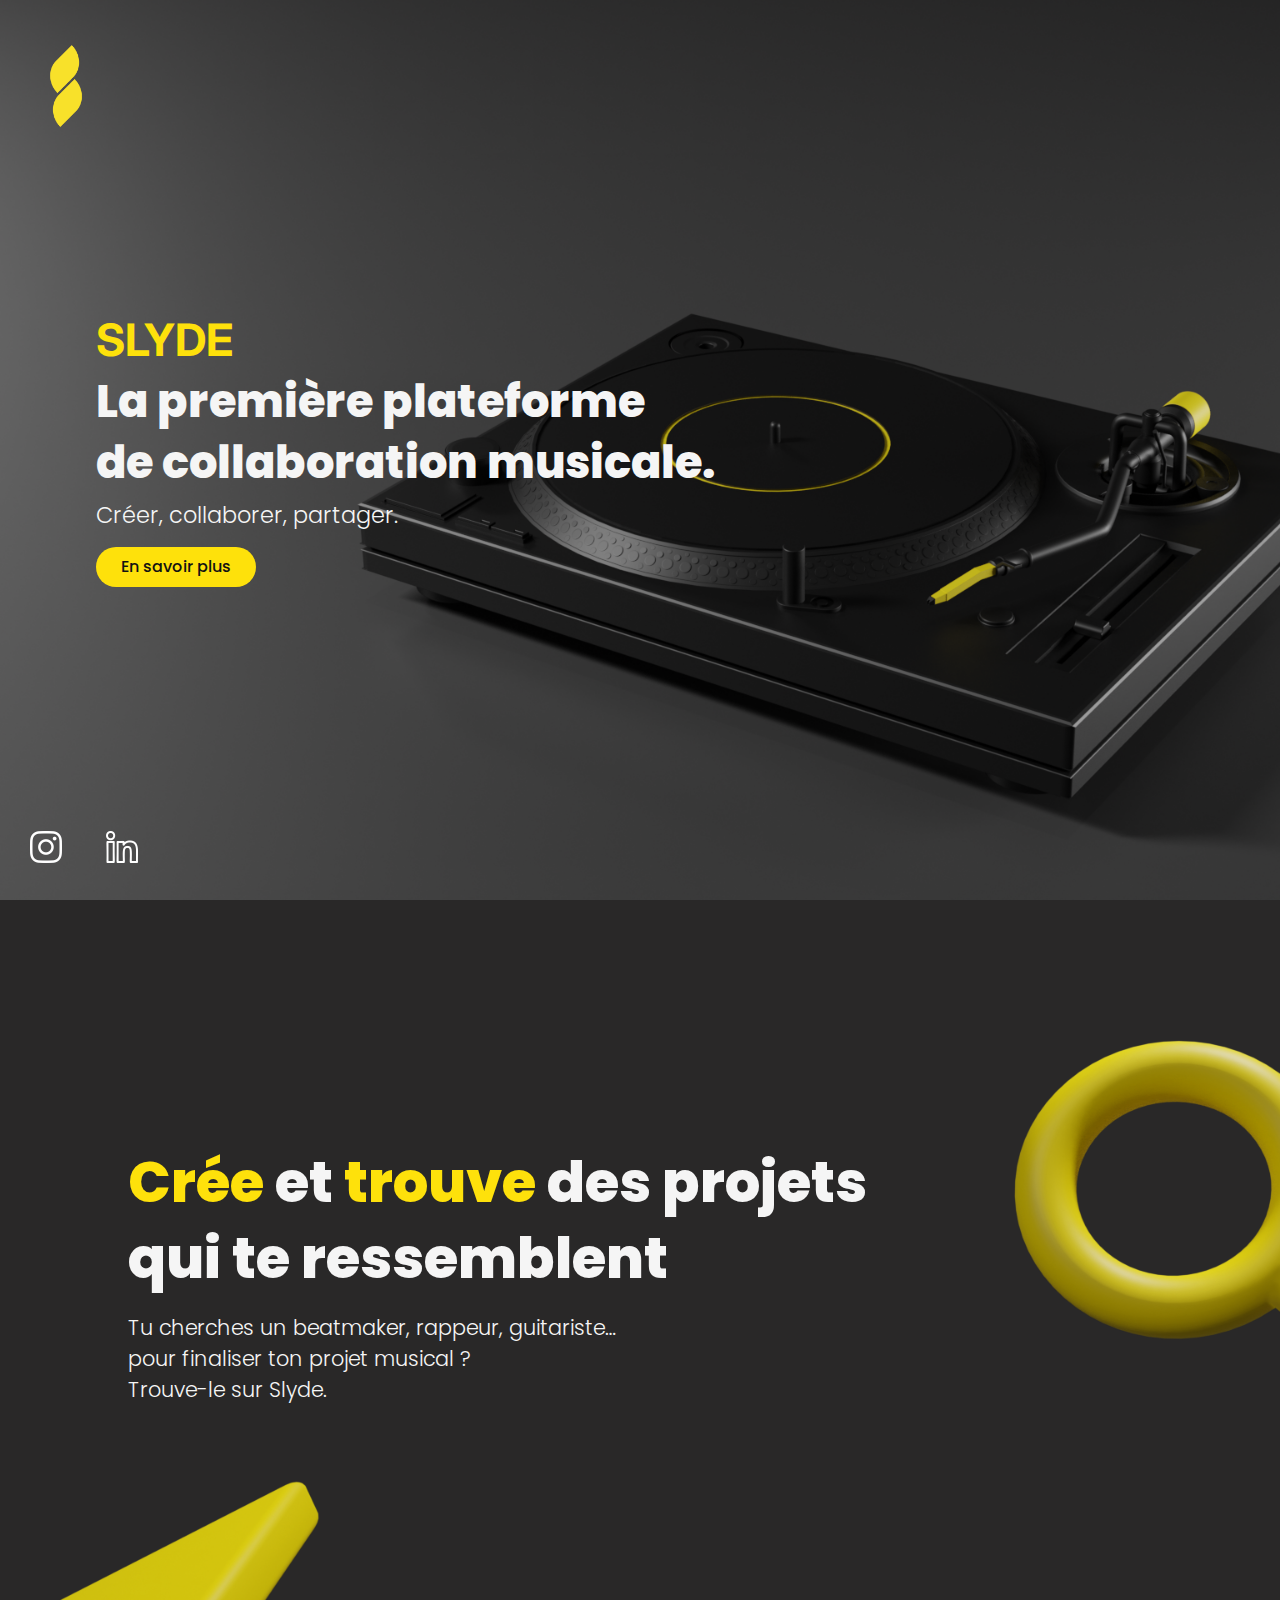
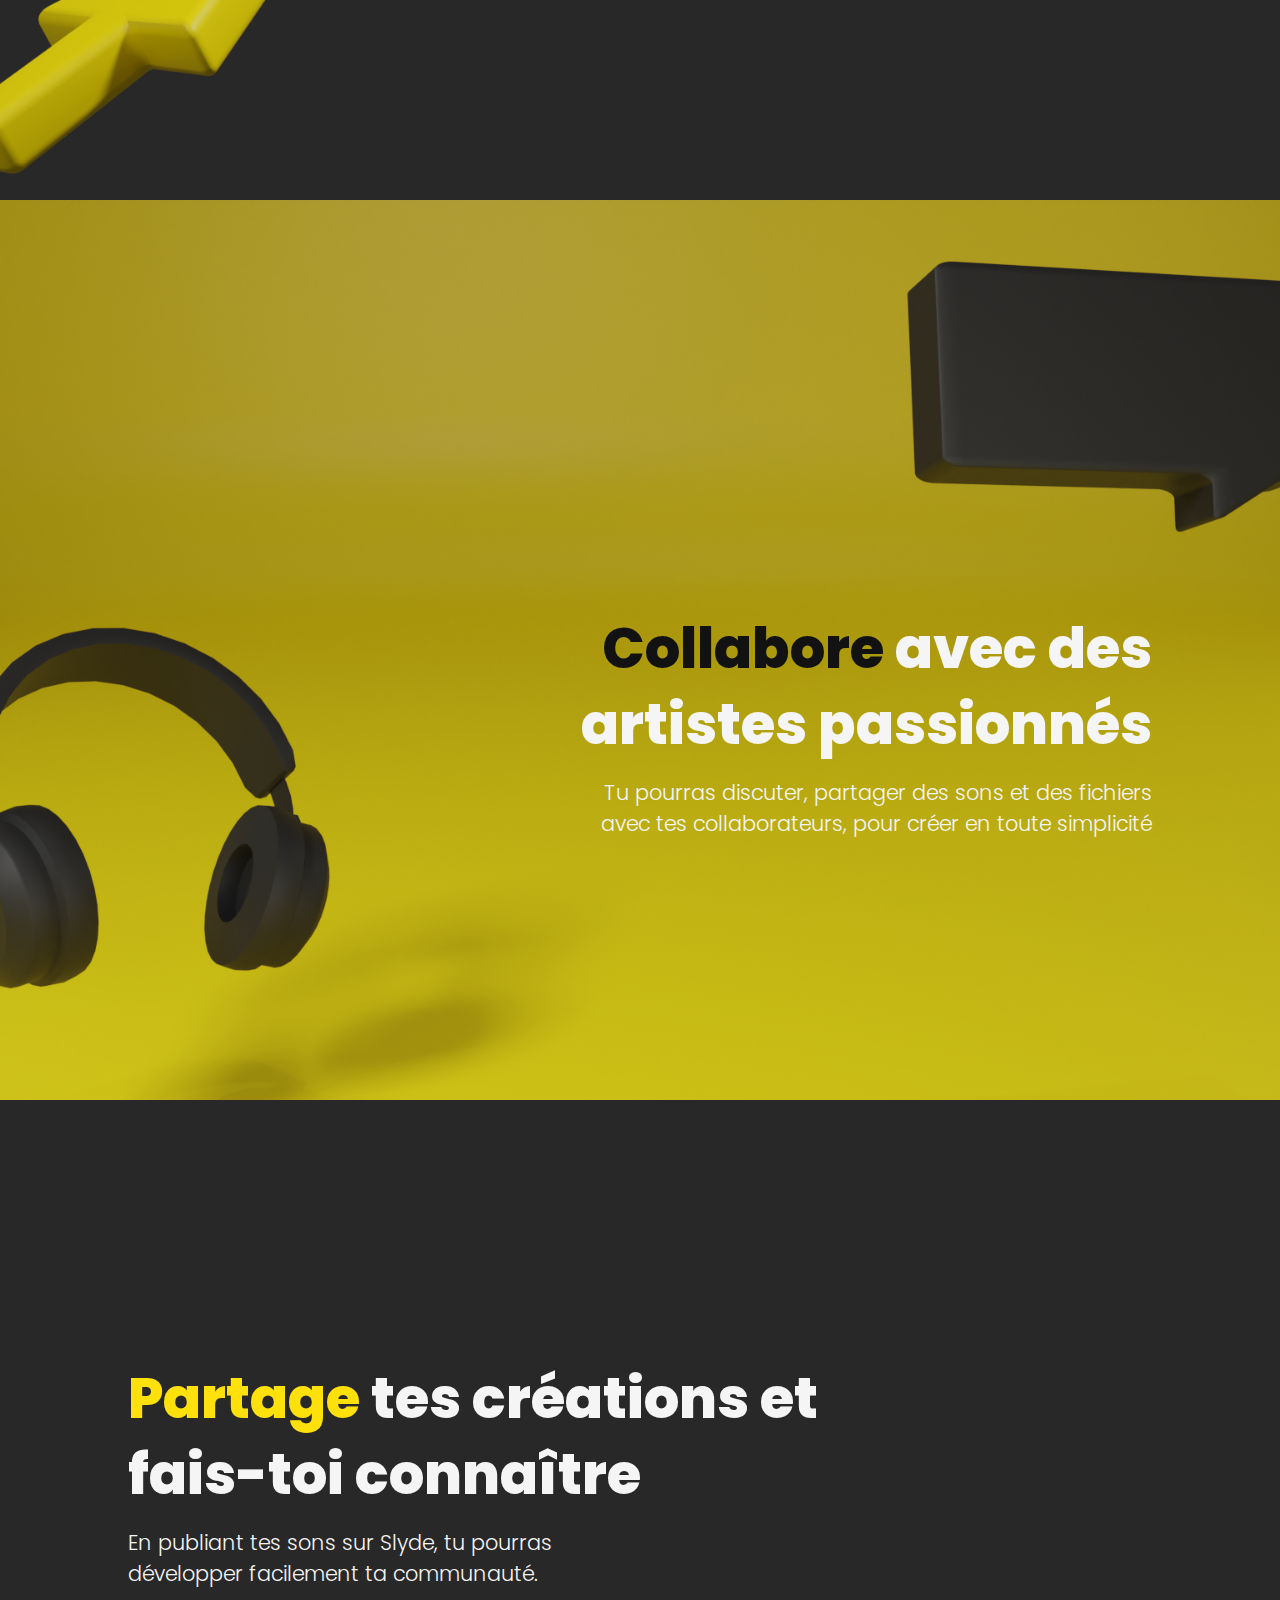
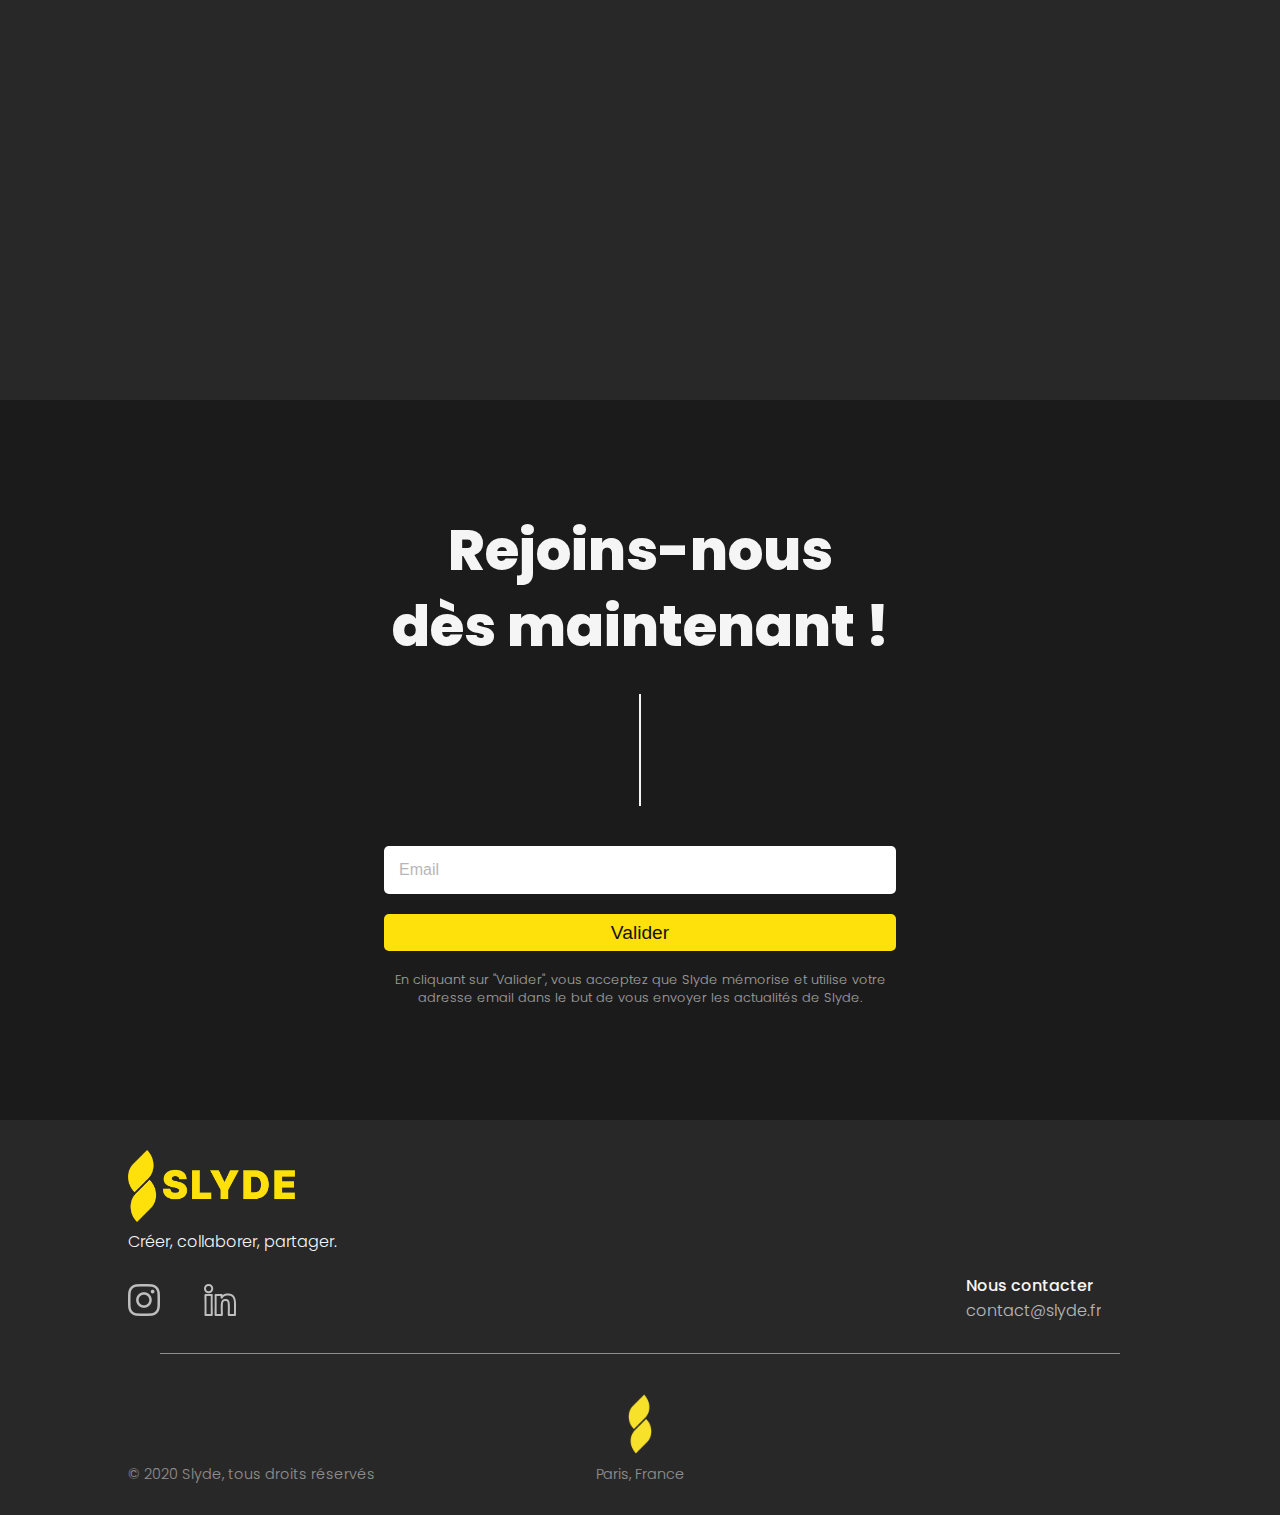
==== commit faa13e5e: "Tout propre et responsive, il manque que les back et les backgrounds" ====
--- a/index.html
+++ b/index.html
@@ -10,84 +10,105 @@
 
     <meta property="og:type" content="website">
     <meta property="og:url" content="https://slyde.fr/index.html">
-    <meta property="og:title" content="Slyde - Créer, collaborer, partager">
+    <meta property="og:title" content="SLYDE - Créer, collaborer, partager">
     <meta property="og:description" content="Bienvenue sur Slyde, la première plateforme de collaboration musicale !">
     <meta property="og:image" content="https://www.slyde.fr/assets/img/card/card.jpg">
 
     <meta property="twitter:card" content="summary_large_image">
     <meta property="twitter:url" content="https://slyde.fr/index.html">
-    <meta property="twitter:title" content="Slyde - Créer, collaborer, partager">
+    <meta property="twitter:title" content="SLYDE - Créer, collaborer, partager">
     <meta property="twitter:description"
         content="Bienvenue sur Slyde, la première plateforme de collaboration musicale !">
     <meta property="twitter:image" content="https://www.slyde.fr/assets/card/card.jpg">
 
-    <title>Slyde - Créer, collaborer, partager</title>
+    <title>SLYDE - Créer, collaborer, partager</title>
 
     <link rel="stylesheet" href="assets/css/styles.css">
     <link rel="icon" href="assets/img/favicon.ico">
+    <link rel="preconnect" href="https://fonts.gstatic.com">
     <link
         href="https://fonts.googleapis.com/css2?family=Poppins:ital,wght@0,100;0,200;0,300;0,400;0,500;0,600;0,700;0,800;0,900;1,100;1,200;1,300;1,400;1,500;1,600;1,700;1,800;1,900&display=swap"
         rel="stylesheet">
-    <link href="https://fonts.googleapis.com/css2?family=Inter:wght@700&display=swap" rel="stylesheet">
+    <link href="https://fonts.googleapis.com/css2?family=Inter:wght@800&display=swap" rel="stylesheet">
     <link rel="apple-touch-icon" sizes="120x120" href="assets/card/apple-touch-icon-120x120-precomposed.png">
     <link rel="apple-touch-icon" sizes="152x152" href="assets/card/apple-touch-icon-152x152-precomposed.png">
 </head>
 
 <body>
     <section id="s1">
-        <div><img class="logo-slyde" src="assets/img/logos/logo.png"></div>
-        <div class="textes">
+        <div>
+            <img class="logo" src="assets/img/logos/logo.png">
+        </div>
+        <div class="text">
             <h1 class="slyde">Slyde</h1>
-            <p>La première plateforme <br> de collaboration musicale.</p>
-            <p class="slogan">Créer, collaborer, partager.</p>
-            <a href="#s6" class="link-s6">En savoir plus</a>
+            <div class="slogan-1">
+                La première plateforme
+                <br>de collaboration musicale.
+            </div>
+            <div class="slogan-2">Créer, collaborer, partager.</div>
+            <a href="#s5" class="button-s5">En savoir plus</a>
         </div>
 
-        <div class="logos">
-            <a href="https://www.instagram.com/slyde.fr/" target="_blank" class="lien-insta"><img
-                    class="logo-reseaux insta" src="assets/img/icons/instagram.png"></a>
-            <a href="https://www.linkedin.com/company/slydefr/" target="_blank" class="lien-linkedin"><img
-                    class="logo-reseaux" src="assets/img/icons/linkedin.png"></a>
+        <div class="icons">
+            <a href="https://www.instagram.com/slyde.fr/" target="_blank" class="insta">
+                <img class="link-icon" src="assets/img/icons/instagram.png">
+            </a>
+            <a href="https://www.linkedin.com/company/slydefr/" target="_blank" class="linkedin">
+                <img class="link-icon" src="assets/img/icons/linkedin.png">
+            </a>
         </div>
     </section>
-
     <section id="s2">
-        <div class="phrase">
-            <p><span class="jaune">Crée</span> et <span class="jaune">trouve</span> des projets <br> qui te ressemblent
+        <div class="left">
+            <p class="hook">
+                <span class="yellow">Crée</span> et <span class="yellow">trouve</span> des projets
+                <br>
+                qui te ressemblent
             </p>
-            <p class="desc">Tu cherches un beatmaker, rappeur, guitariste… <br> pour finaliser ton projet musical ? <br>
-                Trouve-le sur Slyde.</p>
+            <p class="desc">
+                Tu cherches un beatmaker, rappeur, guitariste…
+                <br>
+                pour finaliser ton projet musical ?
+                <br>
+                Trouve-le sur Slyde.
+            </p>
         </div>
     </section>
-
     <section id="s3">
-        <div class="phrase right">
-            <p><span class="noir">Collabore</span> avec des <br> artistes passionnés</p>
-            <p class="desc">Tu pourras discuter, partager des sons et des fichiers <br> avec tes collaborateurs, pour
-                créer
-                en toute simplicité.</p>
+        <div class="right">
+            <p class="hook">
+                <span class="black">Collabore</span> avec des <br> artistes passionnés
+            </p>
+            <p class="desc">
+                Tu pourras discuter, partager des sons et des fichiers <br>
+                avec tes collaborateurs, pour créer en toute simplicité
+            </p>
         </div>
     </section>
-
     <section id="s4">
-        <div class="phrase">
-            <p><span class="jaune">Partage</span> tes créations et <br> fais-toi connaître</p>
-            <p class="desc">En publiant tes sons sur Slyde, tu pourras <br> développer facilement ta communauté.</p>
+        <div class="left">
+            <p class="hook">
+                <span class="yellow">Partage</span> tes créations et
+                <br>
+                fais-toi connaître
+            </p>
+            <p class="desc">
+                En publiant tes sons sur Slyde, tu pourras
+                <br>
+                développer facilement ta communauté.
+            </p>
         </div>
     </section>
-
     <section id="s5">
-        <div class="centrer-s5">
-            <div class="rejoindre">
-                <p>Rejoins-nous dès <br> maintenant !</p>
+        <div class="wrapper-s5">
+            <div class="join">
+                <p>Rejoins-nous <br> dès maintenant !</p>
             </div>
-            <div class="trait"></div>
-
+            <div class="line"></div>
             <div class="form">
                 <input type="text" id="email" placeholder="Email">
                 <button type="submit">Valider</button>
             </div>
-
             <div class="conditions">
                 <p>En cliquant sur "Valider", vous acceptez que Slyde mémorise et utilise votre adresse email dans le
                     but de
@@ -96,30 +117,37 @@
         </div>
     </section>
 
-    <section id="s6">
-        <div class="centrer-s5">
-            <img src="assets/img/logos/logo-large.png" alt="" class="logo-complet">
-            <p class="slogan2">Créer, collaborer, partager.</p>
-            <div class="container">
-                <div class="logos-bottom">
-                    <a href="https://www.instagram.com/slyde.fr/" target="_blank" class="lien-insta"><img
-                            src="assets/img/icons/instagram.png" class="insta"></a>
-                    <a href="https://www.linkedin.com/company/slydefr/" target="_blank" class="lien-linkedin"><img
-                            src="assets/img/icons/linkedin.png"></a>
+    <footer>
+        <div class="container-footer">
+            <div class="wrapper-left-footer">
+                <img src="assets/img/logos/logo-large.png" alt="" class="logo-2">
+                <p class="slogan-3">Créer, collaborer, partager.</p>
+                <div class="icons-footer">
+                    <a href="https://www.instagram.com/slyde.fr/" target="_blank" class="insta">
+                        <img class="link-icon" src="assets/img/icons/instagram.png">
+                    </a>
+                    <a href="https://www.linkedin.com/company/slydefr/" target="_blank" class="linkedin">
+                        <img class="link-icon" src="assets/img/icons/linkedin.png">
+                    </a>
                 </div>
+            </div>
+            <div class="wrapper-right-footer">
                 <div class="contact">
                     <p>Nous contacter</p>
                     <a href="mailto:contact@slyde.fr">contact@slyde.fr</a>
                 </div>
             </div>
-            <div class="separateur"></div>
-            <div class="footer">
-                <p>&copy; 2020 Slyde, tous droits réservés
-                    <br> Paris, France</p>
-                <img class="logo-slyde-bottom" src="assets/img/logos/logo.png">
-            </div>
         </div>
-    </section>
+
+        <div class="separator"></div>
+
+        <p class="copyright"> © 2020 Slyde, tous droits réservés</p>
+        <div class="wrapper-logo">
+            <img class="logo-footer" src="assets/img/logos/logo.png">
+            <p>Paris, France</p>
+            <p class="copyright-mobile"> © 2020 Slyde, tous droits réservés</p>
+        </div>
+    </footer>
 </body>
 
 </html>--- a/assets/css/styles.css
+++ b/assets/css/styles.css
@@ -13,6 +13,7 @@
     background-color: #292828;
     font-family: Poppins, sans-serif;
     color: #F5F5F5;
+    font-weight: 300;
 }
 
 ::selection {
@@ -20,53 +21,64 @@
     background-color: #FEE10B;
 }
 
+a {
+    text-decoration: none;
+}
+
+#s1,
+#s2,
+#s3,
+#s4 {
+    height: 100vh;
+    display: flex;
+    flex-direction: column;
+    justify-content: center;
+}
+
 /* SECTION 1 */
-
 #s1 {
-    height: 100vh;
-    background-image: url("../img/background/landing-page-mobile.jpg");
+    background-image: url(../img/background/landing-page.png);
     background-repeat: no-repeat;
     background-size: cover;
-    background-position: right bottom;
-}
-
-/* logo */
-.logo-slyde {
-    height: 4.5rem;
-    margin-left: 2vw;
-    margin-top: 2vw;
-}
-
-/* textes */
-.textes {
-    margin: auto;
-    margin-top: 8vh;
-    width: 90vw;
-    margin-left: 6vw;
+    background-position: bottom;
+}
+
+.logo {
+    position: absolute;
+    top: 0;
+    height: 7rem;
+    margin-left: 10px;
+    margin-top: 30px;
 }
 
 .slyde {
+    font-size: 2.8rem;
     color: #FEE10B;
     text-transform: uppercase;
     font-family: Inter, sans-serif;
-    font-size: 1.563rem;
-    margin-bottom: 4px;
-}
-
-p {
-    font-weight: bold;
-    font-size: 1.563rem;
+    margin-bottom: 5px;
+}
+
+.text {
+    margin-left: 7.5vw;
+    margin-right: 7.5vw;
+}
+
+.slogan-1 {
+    font-size: 2.8rem;
+    font-weight: 800;
     line-height: 1.35;
-}
-
-.slogan {
-    font-weight: 300;
-    font-size: 0.938rem;
+    margin-bottom: 5px;
+}
+
+.slogan-2 {
+    font-size: 1.4rem;
     margin-bottom: 15px;
-    margin-top: 4px;
-}
-
-.link-s6 {
+}
+
+.button-s5 {
+    font-size: 1rem;
+    font-weight: 500;
     display: flex;
     flex-direction: column;
     justify-content: center;
@@ -74,103 +86,132 @@
     background-color: #FEE10B;
     color: #121212;
     border-radius: 30px;
-    font-size: 0.938rem;
-    width: 9.875rem;
-    height: 2.375rem;
+    width: 10rem;
+    height: 2.5rem;
     cursor: pointer;
     text-decoration: none;
     transition: all 0.3s cubic-bezier(0.165, 0.84, 0.44, 1);
 }
 
-/* TROUVER UN HOVER QUI REND BIEN !!! */
-.link-s6:hover {
+.button-s5:hover {
     background-color: #EACD1C;
     transition: all 0.3s cubic-bezier(0.165, 0.84, 0.44, 1);
 }
 
-/* liens réseaux */
-.logos {
-    padding-left: 5vw;
+.icons {
+    margin-left: 30px;
+    bottom: 30px;
     position: absolute;
-    top: 90vh;
-}
-
-.logo-reseaux {
-    height: 1.5rem;
+}
+
+.link-icon {
+    height: 2rem;
 }
 
 .insta {
-    margin-right: 1.875rem;
-}
-
-.lien-insta,
-.lien-linkedin {
-    transition: all 0.3s cubic-bezier(0.165, 0.84, 0.44, 1);
-}
-
-.lien-insta:hover {
-    filter: brightness(70%);
-    transition: all 0.3s cubic-bezier(0.165, 0.84, 0.44, 1);
-}
-
-.lien-linkedin:hover {
-    filter: brightness(70%);
-    transition: all 0.3s cubic-bezier(0.165, 0.84, 0.44, 1);
-}
-
-#s2,
-#s3,
+    margin-right: 2.5rem;
+}
+
+.insta,
+.linkedin {
+    transition: all 0.3s cubic-bezier(0.165, 0.84, 0.44, 1);
+}
+
+.insta:hover {
+    filter: brightness(80%);
+    transition: all 0.3s cubic-bezier(0.165, 0.84, 0.44, 1);
+}
+
+.linkedin:hover {
+    filter: brightness(80%);
+    transition: all 0.3s cubic-bezier(0.165, 0.84, 0.44, 1);
+}
+
+/* SECTION 2, 3 & 4*/
+#s2 {
+    background-image: url(../img/background/create.png);
+    background-repeat: no-repeat;
+    background-size: cover;
+    background-position: bottom;
+}
+
+#s3 {
+    background-image: url(../img/background/collabore.png);
+    background-repeat: no-repeat;
+    background-size: cover;
+    background-position: center;
+}
+
 #s4 {
-    min-height: 78vh;
-    display: flex;
-}
-
-#s3 {
-    background-image: url("../img/background/collabore.jpg");
+    /* background-image: url(../img/background/collabore.png); */
+    background-repeat: no-repeat;
     background-size: cover;
-    background-repeat: no-repeat;
-}
-
-.phrase {
-    margin: auto;
-}
-
-.jaune {
+}
+
+.left,
+.right {
+    margin-left: 10vw;
+    margin-right: 10vw;
+}
+
+.left {
+    margin-bottom: 150px;
+}
+
+.right {
+    text-align: right;
+    margin-bottom: -150px;
+}
+
+.yellow {
     color: #FEE10B;
 }
 
-.noir {
+.black {
     color: #121212;
 }
 
+.hook {
+    font-size: 3.5rem;
+    font-weight: 800;
+    margin-bottom: 15px;
+    line-height: 1.35;
+}
+
+.desc {
+    font-size: 1.3rem;
+}
+
 /* SECTION 5 */
-
 #s5 {
+    min-height: 80vh;
     background-color: #1C1B1B;
-    min-height: 50vh;
     display: flex;
     flex-direction: column;
-}
-
-.centrer-s5 {
-    margin: auto;
-}
-
-.rejoindre {
+    justify-content: center;
+}
+
+.wrapper-s5 {
+    max-width: 32rem;
+    margin: auto;
+}
+
+.join {
+    font-size: 3.5rem;
+    font-weight: 800;
+    line-height: 1.35;
     text-align: center;
-    margin-top: 20px;
-}
-
-.trait {
+}
+
+.line {
     background-color: #F5F5F5;
     width: 2px;
-    height: 3.438rem;
-    margin: auto;
-    margin-bottom: 0.8rem;
-    margin-top: 0.5rem;
-}
-
-/* formulaire */
+    height: 7rem;
+    margin: auto;
+    margin-top: 30px;
+    margin-bottom: 40px;
+}
+
 .form {
     text-align: center;
 }
@@ -179,12 +220,11 @@
     border: none;
     border-radius: 5px;
     color: #121212;
-    font-size: 0.938rem;
-    height: 2.563rem;
-    min-width: 19.063rem;
-    width: 34vw;
-    padding-left: 10px;
-    margin-bottom: 0.8rem;
+    font-size: 1rem;
+    height: 3rem;
+    width: 100%;
+    margin-bottom: 20px;
+    padding-left: 15px;
 }
 
 input:focus,
@@ -198,151 +238,248 @@
 }
 
 button {
+    font-size: 1.2rem;
     border: none;
     display: block;
     background-color: #FEE10B;
     color: #121212;
     border-radius: 30px;
-    font-size: 0.938rem;
-    width: 9.875rem;
-    height: 2.375rem;
+    width: 100%;
+    height: 2.3rem;
     cursor: pointer;
     border-radius: 5px;
-    height: 1.625rem;
-    width: 34vw;
-    min-width: 19.063rem;
-    margin: auto;
-}
-
-.conditions p {
-    font-size: 0.625rem;
-    font-weight: normal;
+    transition: all 0.3s cubic-bezier(0.165, 0.84, 0.44, 1);
+    margin-bottom: 20px;
+}
+
+button:hover {
+    background-color: #EACD1C;
+    transition: all 0.3s cubic-bezier(0.165, 0.84, 0.44, 1);
+}
+
+.conditions {
     text-align: center;
+    font-size: 0.8rem;
     opacity: 60%;
-    margin-top: 1rem;
-    width: 34vw;
-    min-width: 19.063rem;
-    margin-bottom: 20px;
+    width: 100%;
 }
 
 /* SECTION 6 */
-
-#s6 {
+footer {
     display: flex;
     flex-direction: column;
-    min-height: 50vh;
-}
-
-.logo-complet {
-    height: 2.5rem;
-    margin-bottom: 0.5rem;
-    margin-top: 20px;
-}
-
-.slogan2 {
-    font-size: 0.813rem;
-    font-weight: 400;
-    padding-bottom: 2rem;
-}
-
-.container {
+    position: relative;
+}
+
+.container-footer {
     display: flex;
     justify-content: space-between;
-    width: 85vw;
-    min-width: 20vw;
-    margin-bottom: 1.5rem;
-}
-
-.logos-bottom {
-    display: inline-block;
+    margin-left: 10%;
+    margin-right: 10%;
+    margin-top: 30px;
+}
+
+.wrapper-right-footer {
+    align-self: flex-end;
+    margin-right: 5%;
+}
+
+.logo-2 {
+    height: 4.5rem;
+}
+
+.slogan-3 {
+    font-size: 1rem;
+    margin-bottom: 30px;
+}
+
+.separator {
+    background-color: #F5F5F5;
+    width: 75%;
+    height: 1px;
+    opacity: 50%;
+    margin: auto;
+    margin-top: 30px;
+    margin-bottom: 30px;
+}
+
+.icons-footer {
     opacity: 70%;
 }
 
-.logos-bottom img {
-    height: 1.188rem;
-}
-
-.contact {
-    display: inline-block;
+.contact p {
+    font-size: 1rem;
+    font-weight: 500;
+}
+
+.contact a {
+    font-size: 1rem;
+    color: #F5F5F5;
     opacity: 70%;
-}
-
-.contact p {
-    font-size: 0.813rem;
-    font-weight: 500;
-}
-
-.contact a {
-    font-size: 0.813rem;
-    font-weight: 300;
-    color: #F5F5F5;
-    text-decoration: none;
+    transition: all 0.3s cubic-bezier(0.165, 0.84, 0.44, 1);
 }
 
 .contact a:hover {
     color: #FEE10B;
-    transition: ease-in-out 0.2s;
-}
-
-.separateur {
-    background-color: #F5F5F5;
-    width: 100%;
-    height: 1px;
+    transition: all 0.3s cubic-bezier(0.165, 0.84, 0.44, 1);
+}
+
+.copyright {
+    position: absolute;
+    bottom: 30px;
+    left: 10%;
+}
+
+.copyright-mobile {
+    display: none;
+}
+
+.wrapper-logo {
+    margin: auto;
+    display: flex;
+    justify-content: center;
+    flex-direction: column;
+    margin-bottom: 30px;
+}
+
+.wrapper-logo p {
+    margin: auto;
+}
+
+.wrapper-logo p,
+.copyright {
+    font-size: 0.9rem;
     opacity: 50%;
-    margin: auto;
-    margin-bottom: 1rem;
-}
-
-.footer {
-    display: flex;
-    flex-direction: column;
-}
-
-.footer p {
-    margin-top: 2%;
-    font-size: 0.75rem;
-    text-align: center;
-    font-weight: 300;
-    opacity: 50%;
-    line-height: 1.5;
-    margin-bottom: 0.5rem;
-}
-
-.logo-slyde-bottom {
-    height: 3.5rem;
-    margin: auto;
-    margin-bottom: 20px;
-}
-
-.desc {
-    display: none;
-}
-
-@media screen and (min-width: 768px) {
+}
+
+.logo-footer {
+    height: 5rem;
+    margin: auto;
+}
+
+@media screen and (max-width: 900px) {
+
+    /* FOOTER */
+    .copyright {
+        display: none;
+    }
+
+    .copyright-mobile {
+        display: inline;
+    }
+
+    .wrapper-logo {
+        flex-direction: column-reverse;
+    }
+}
+
+@media screen and (max-width: 767px) {
+
+    /* SECTION 1 */
     #s1 {
-        background-image: url("../img/background/landing-page.jpg");
+        background-image: url("../img/background/landing-page-mobile.png");
         background-position: bottom;
     }
 
-    .textes {
-        margin-top: 114px;
-    }
-
-    .phrase {
+    .logo {
+        height: 5rem;
+        margin-left: 0px;
+    }
+
+    .slyde,
+    .slogan-1 {
+        font-size: 1.6rem;
+    }
+
+    .slogan-2 {
+        font-size: 1.1rem;
+    }
+
+    .icons {
+        bottom: 15px;
+    }
+
+    .link-icon {
+        height: 1.8rem;
+    }
+
+    /* SECTION 2,3 &4 */
+
+    #s2 {
+        background-image: url(../img/background/create-mobile.png);
+        background-position: center;
+    }
+
+    #s3 {
+        background-image: url(../img/background/collabore-mobile.png);
+    }
+
+    #s4 {
+        /* background-image: url(../img/background/collabore-mobile.png); */
+    }
+
+    .left,
+    .right {
+        margin-bottom: 0;
         text-align: left;
     }
 
-    .right {
-        text-align: right;
-    }
-
-    .phrase p {
-        font-size: 3rem;
-    }
-
-    .phrase .desc {
-        display: inline;
-        font-weight: 300;
-        font-size: 0.938rem;
+    .hook {
+        font-size: 2rem;
+        margin-bottom: 15px;
+    }
+
+    .desc {
+        display: none;
+    }
+
+    /* SECTION 5 */
+    .wrapper-s5 {
+        width: 90vw;
+        margin-bottom: 50px;
+        margin-top: 50px;
+    }
+
+    .join {
+        font-size: 2rem;
+    }
+
+    .line {
+        height: 5rem;
+        margin-bottom: 35px;
+    }
+
+    input {
+        height: 2.5rem;
+    }
+
+    button {
+        height: 2rem;
+    }
+
+    .conditions {
+        font-size: 0.7rem;
+    }
+
+    /* FOOTER */
+
+    .wrapper-logo {
+        margin-bottom: 15px;
+    }
+
+    .logo-2 {
+        height: 4rem;
+    }
+
+    .logo-footer {
+        height: 4rem;
+    }
+
+    .container-footer {
+        display: block;
+    }
+
+    .icons-footer {
+        margin-bottom: 20px;
     }
 }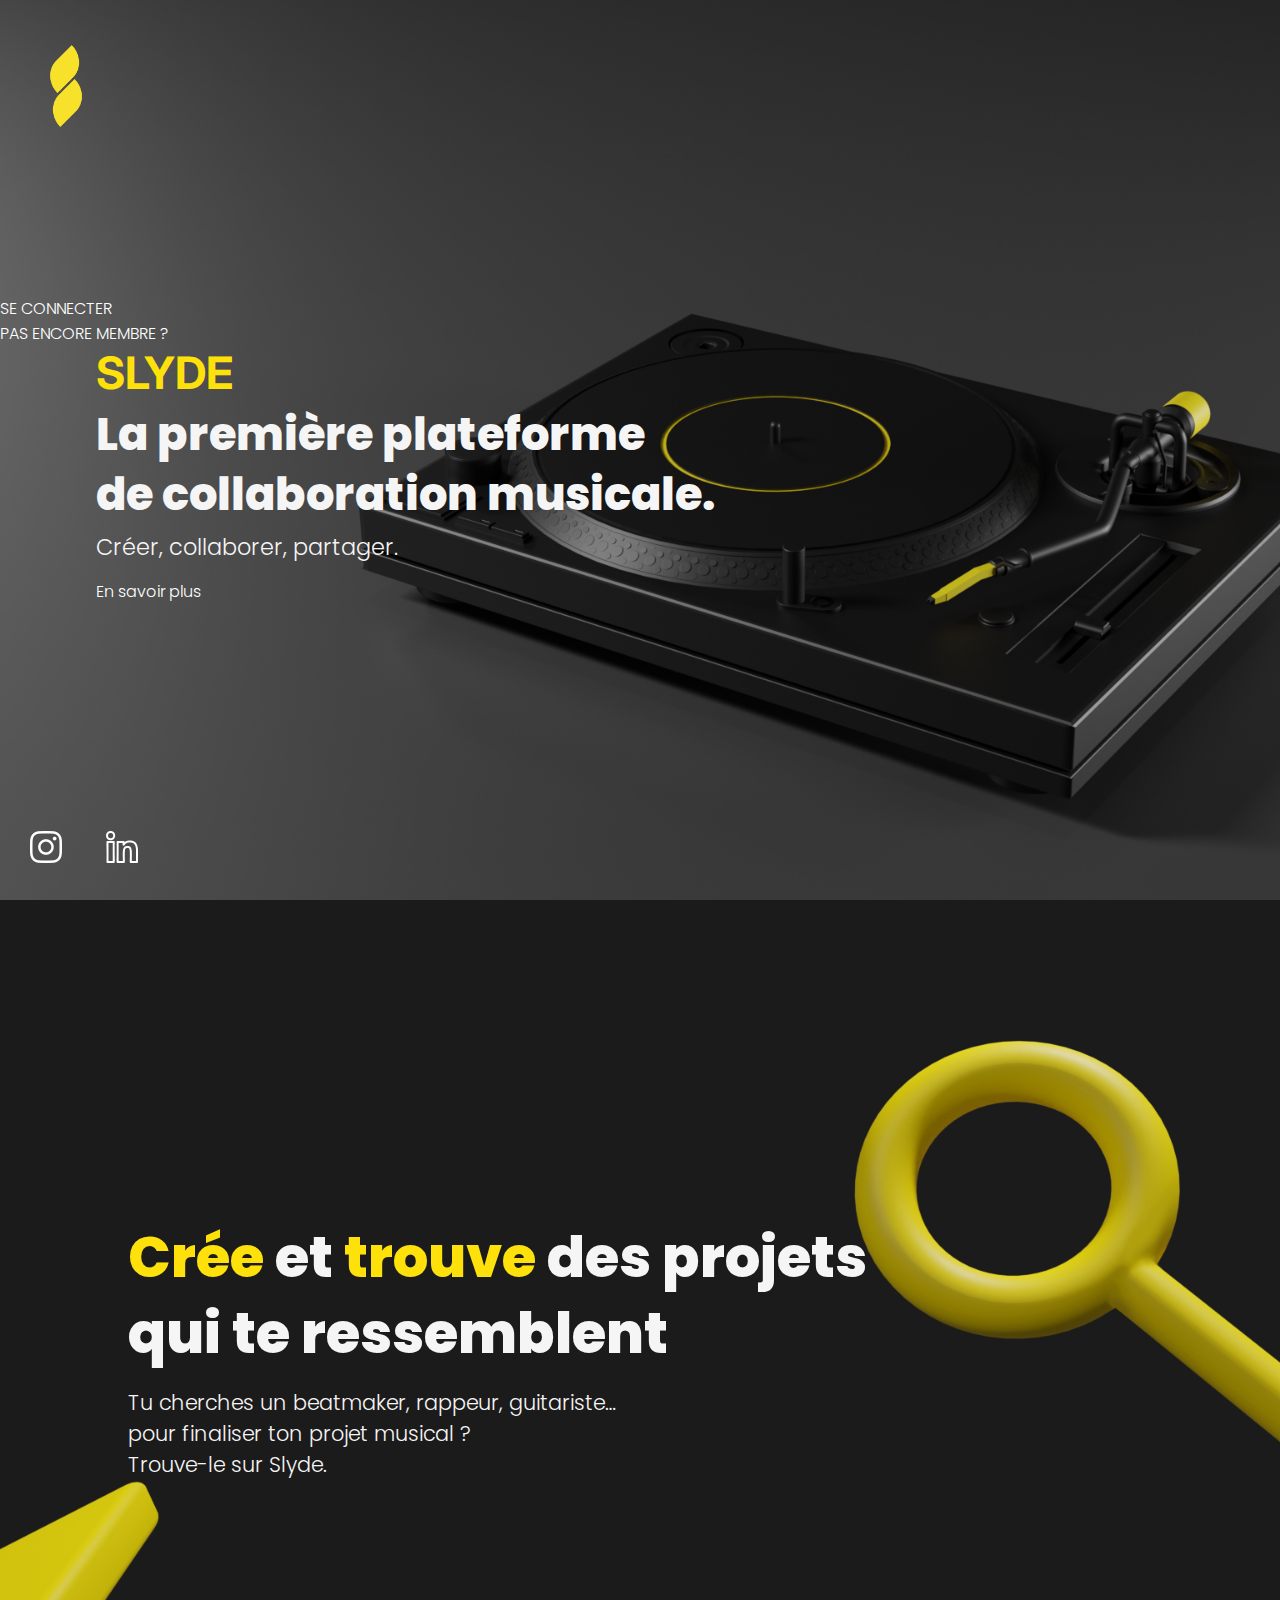
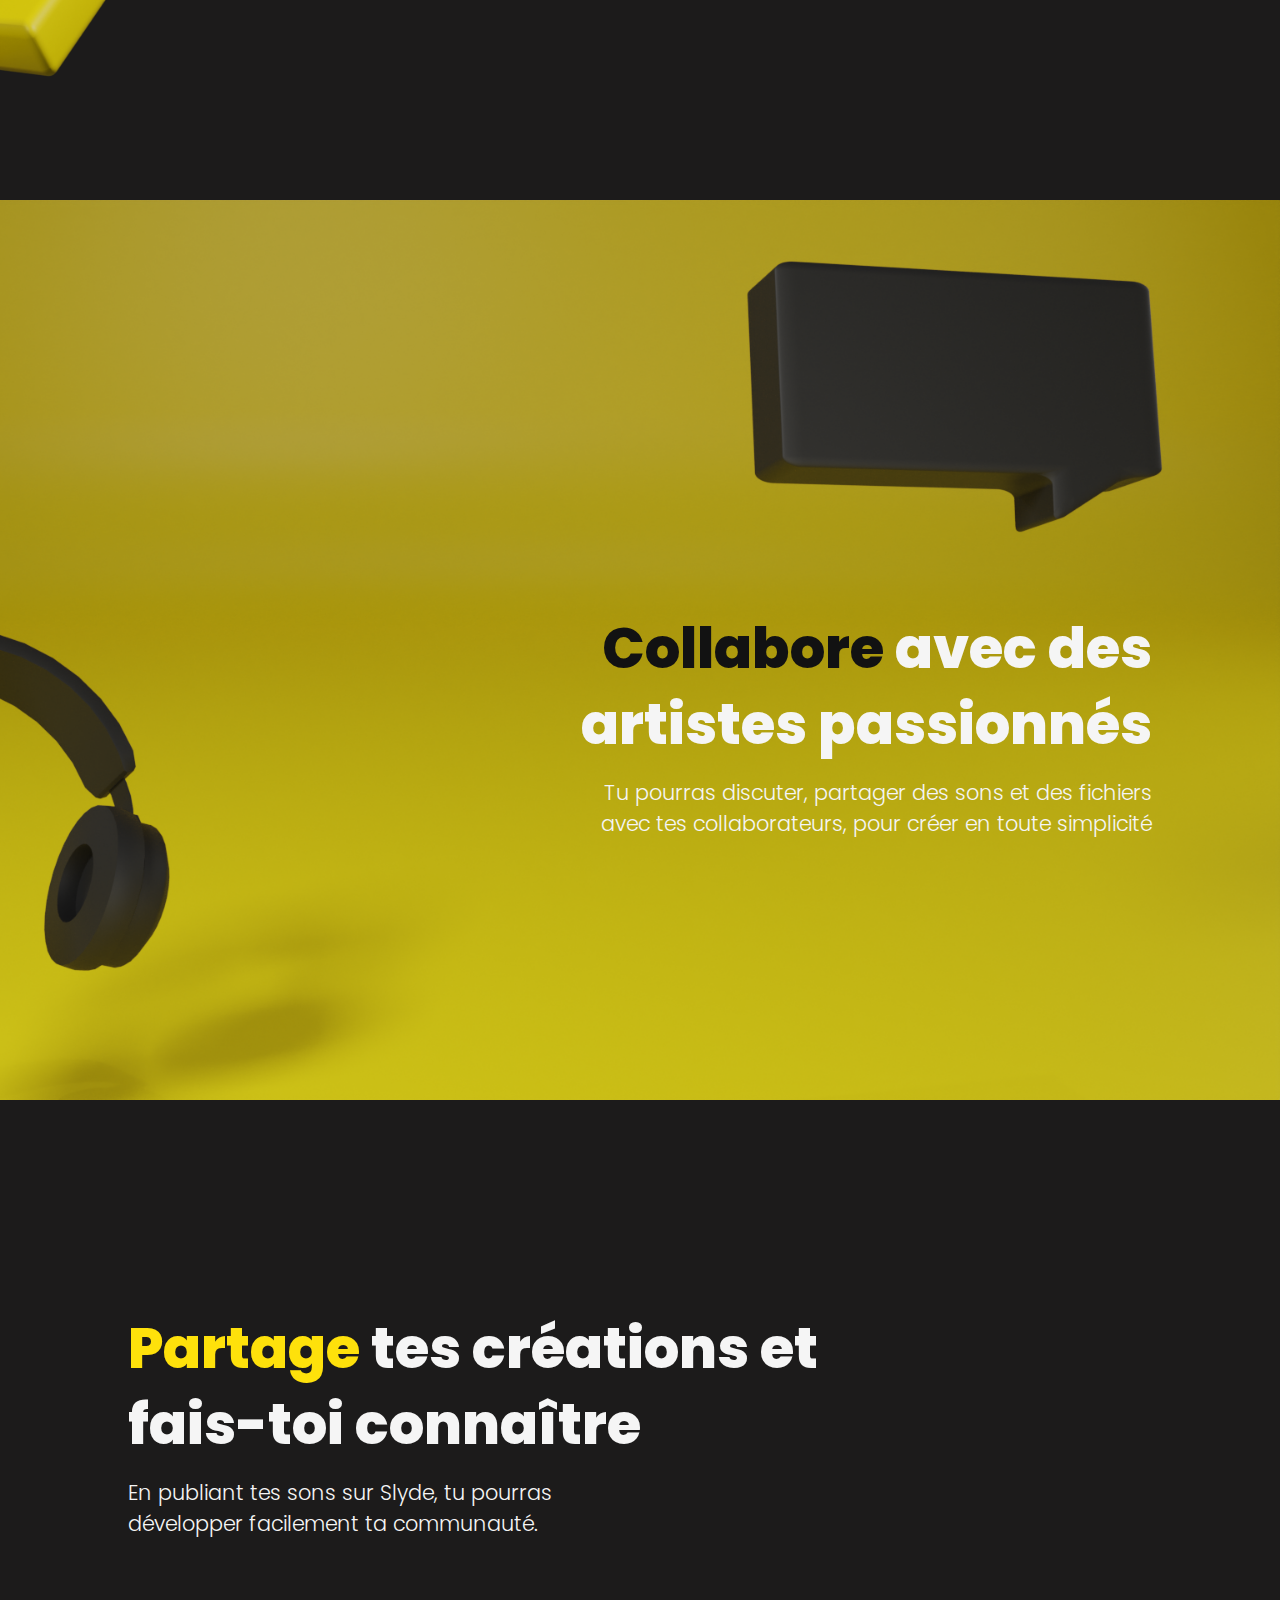
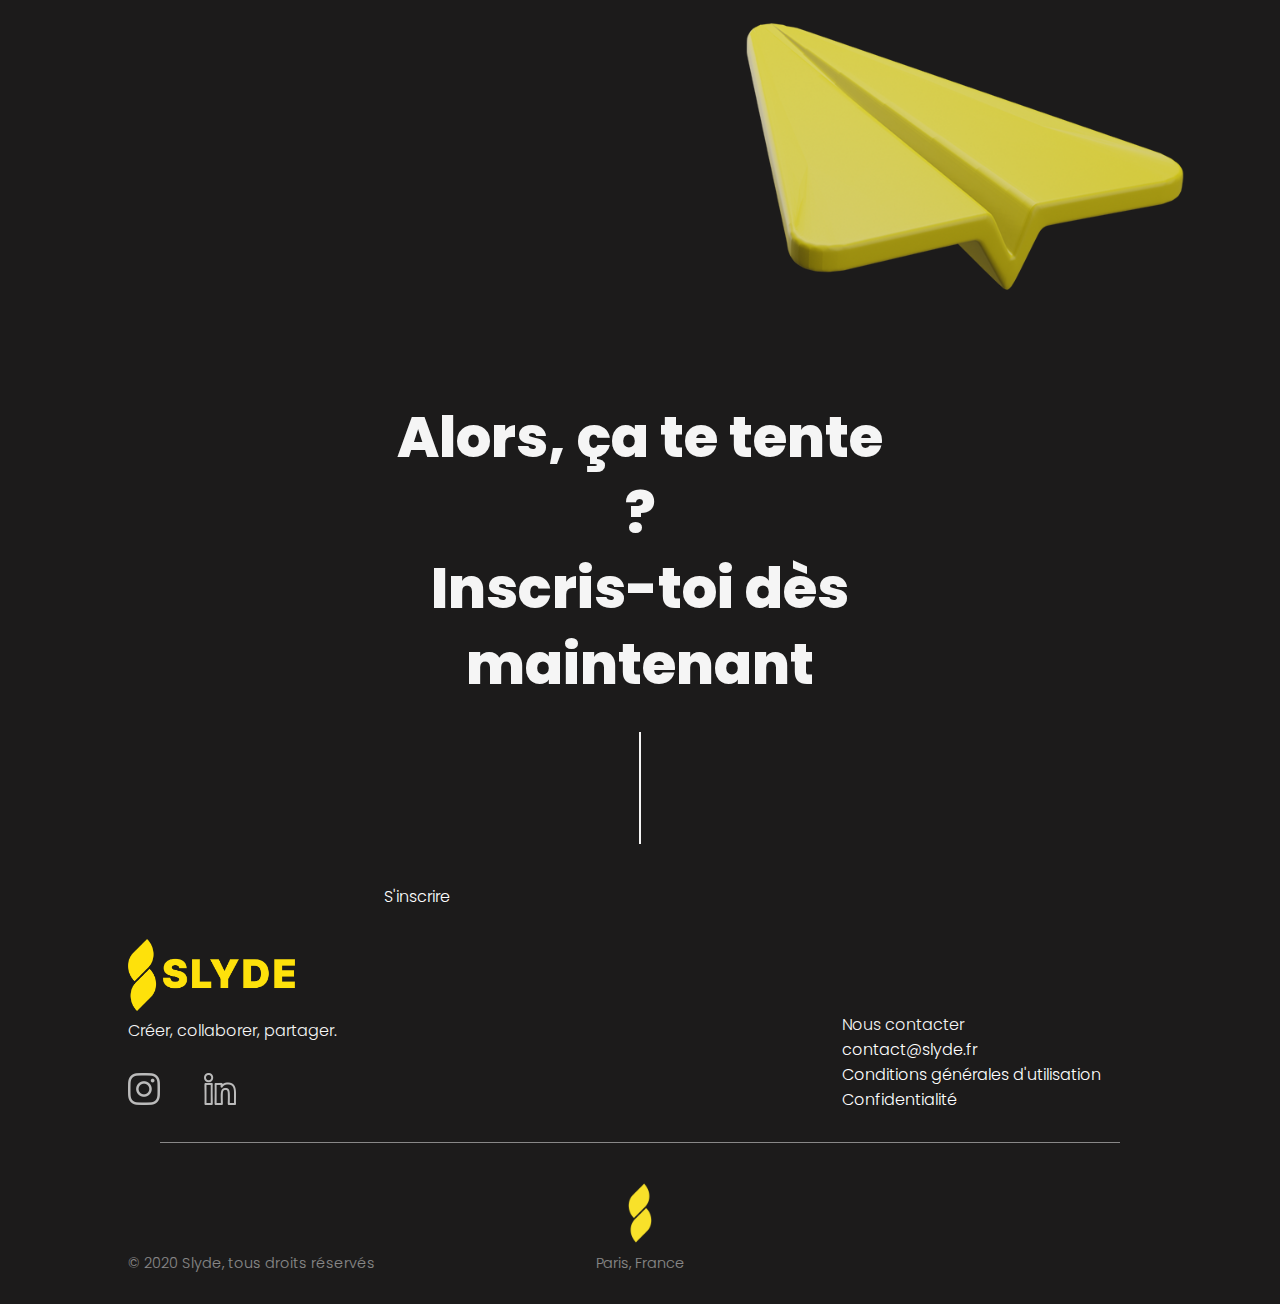
==== commit 22ed8167: "Accueil fini + nettoyage code et modif" ====
--- a/index.html
+++ b/index.html
@@ -24,42 +24,55 @@
     <title>SLYDE - Créer, collaborer, partager</title>
 
     <link rel="stylesheet" href="assets/css/styles.css">
+
     <link rel="icon" href="assets/img/favicon.ico">
+
     <link rel="preconnect" href="https://fonts.gstatic.com">
     <link
         href="https://fonts.googleapis.com/css2?family=Poppins:ital,wght@0,100;0,200;0,300;0,400;0,500;0,600;0,700;0,800;0,900;1,100;1,200;1,300;1,400;1,500;1,600;1,700;1,800;1,900&display=swap"
         rel="stylesheet">
     <link href="https://fonts.googleapis.com/css2?family=Inter:wght@800&display=swap" rel="stylesheet">
-    <link rel="apple-touch-icon" sizes="120x120" href="assets/card/apple-touch-icon-120x120-precomposed.png">
-    <link rel="apple-touch-icon" sizes="152x152" href="assets/card/apple-touch-icon-152x152-precomposed.png">
+
+    <link rel="apple-touch-icon" sizes="120x120" href="assets/img/card/apple-touch-icon-120x120-precomposed.png">
+    <link rel="apple-touch-icon" sizes="152x152" href="assets/img/card/apple-touch-icon-152x152-precomposed.png">
 </head>
 
 <body>
     <section id="s1">
         <div>
-            <img class="logo" src="assets/img/logos/logo.png">
+            <img class="logo" src="assets/img/logos/logo.png" alt="" draggable="false">
+        </div>
+        <div class="sign-btn">
+            <div class="signin-btn">
+                <a href="connexion.php">SE CONNECTER</a>
+            </div>
+            <div class="wrapper-signup-btn">
+                <div class="signup-btn">
+                    <a href="inscription.php">PAS ENCORE MEMBRE ?</a>
+                </div>
+            </div>
         </div>
         <div class="text">
-            <h1 class="slyde">Slyde</h1>
+            <h1 class="slyde">SLYDE</h1>
             <div class="slogan-1">
                 La première plateforme
                 <br>de collaboration musicale.
             </div>
             <div class="slogan-2">Créer, collaborer, partager.</div>
-            <a href="#s5" class="button-s5">En savoir plus</a>
+            <a href="#s2" class="button-s2">En savoir plus</a>
         </div>
 
         <div class="icons">
             <a href="https://www.instagram.com/slyde.fr/" target="_blank" class="insta">
-                <img class="link-icon" src="assets/img/icons/instagram.png">
+                <img class="link-icon" src="assets/img/icons/instagram.png" alt="instagram" draggable="false">
             </a>
             <a href="https://www.linkedin.com/company/slydefr/" target="_blank" class="linkedin">
-                <img class="link-icon" src="assets/img/icons/linkedin.png">
+                <img class="link-icon" src="assets/img/icons/linkedin.png" alt="linkedin" draggable="false">
             </a>
         </div>
     </section>
     <section id="s2">
-        <div class="left">
+        <div class="left-1">
             <p class="hook">
                 <span class="yellow">Crée</span> et <span class="yellow">trouve</span> des projets
                 <br>
@@ -86,7 +99,7 @@
         </div>
     </section>
     <section id="s4">
-        <div class="left">
+        <div class="left-2">
             <p class="hook">
                 <span class="yellow">Partage</span> tes créations et
                 <br>
@@ -102,39 +115,37 @@
     <section id="s5">
         <div class="wrapper-s5">
             <div class="join">
-                <p>Rejoins-nous <br> dès maintenant !</p>
+                <p>Alors, ça te tente ? <br> Inscris-toi dès maintenant</p>
             </div>
             <div class="line"></div>
-            <div class="form">
-                <input type="text" id="email" placeholder="Email">
-                <button type="submit">Valider</button>
-            </div>
-            <div class="conditions">
-                <p>En cliquant sur "Valider", vous acceptez que Slyde mémorise et utilise votre adresse email dans le
-                    but de
-                    vous envoyer les actualités de Slyde.</p>
-            </div>
+            <a href="inscription.php" class="signup-btn-2">S'inscrire</a>
         </div>
     </section>
 
     <footer>
         <div class="container-footer">
             <div class="wrapper-left-footer">
-                <img src="assets/img/logos/logo-large.png" alt="" class="logo-2">
+                <img src="assets/img/logos/logo-large.png" alt="" class="logo-2" draggable="false">
                 <p class="slogan-3">Créer, collaborer, partager.</p>
                 <div class="icons-footer">
                     <a href="https://www.instagram.com/slyde.fr/" target="_blank" class="insta">
-                        <img class="link-icon" src="assets/img/icons/instagram.png">
+                        <img class="link-icon" src="assets/img/icons/instagram.png" alt="instagram" draggable="false">
                     </a>
                     <a href="https://www.linkedin.com/company/slydefr/" target="_blank" class="linkedin">
-                        <img class="link-icon" src="assets/img/icons/linkedin.png">
+                        <img class="link-icon" src="assets/img/icons/linkedin.png" alt="linkedin" draggable="false">
                     </a>
                 </div>
             </div>
             <div class="wrapper-right-footer">
-                <div class="contact">
+                <div class="info">
                     <p>Nous contacter</p>
                     <a href="mailto:contact@slyde.fr">contact@slyde.fr</a>
+                    <a href="cgu.html">
+                        <p class="cgu">Conditions générales d'utilisation</p>
+                    </a>
+                    <a href="confidentialité.html">
+                        <p>Confidentialité</p>
+                    </a>
                 </div>
             </div>
         </div>
@@ -143,7 +154,7 @@
 
         <p class="copyright"> © 2020 Slyde, tous droits réservés</p>
         <div class="wrapper-logo">
-            <img class="logo-footer" src="assets/img/logos/logo.png">
+            <img class="logo-footer" src="assets/img/logos/logo.png" alt="" draggable="false">
             <p>Paris, France</p>
             <p class="copyright-mobile"> © 2020 Slyde, tous droits réservés</p>
         </div>
--- a/assets/css/styles.css
+++ b/assets/css/styles.css
@@ -10,7 +10,8 @@
 }
 
 body {
-    background-color: #292828;
+    /* background-color: #292828; */
+    background-color: #1C1B1B;
     font-family: Poppins, sans-serif;
     color: #F5F5F5;
     font-weight: 300;
@@ -22,6 +23,7 @@
 }
 
 a {
+    color: white;
     text-decoration: none;
 }
 
@@ -54,7 +56,6 @@
 .slyde {
     font-size: 2.8rem;
     color: #FEE10B;
-    text-transform: uppercase;
     font-family: Inter, sans-serif;
     margin-bottom: 5px;
 }
@@ -101,6 +102,7 @@
 .icons {
     margin-left: 30px;
     bottom: 30px;
+    /* top: 90vh; */
     position: absolute;
 }
 
@@ -132,23 +134,25 @@
     background-image: url(../img/background/create.png);
     background-repeat: no-repeat;
     background-size: cover;
-    background-position: bottom;
+    background-position: bottom right;
 }
 
 #s3 {
     background-image: url(../img/background/collabore.png);
     background-repeat: no-repeat;
     background-size: cover;
-    background-position: center;
+    background-position: right;
 }
 
 #s4 {
-    /* background-image: url(../img/background/collabore.png); */
+    background-image: url(../img/background/paperplane.png);
     background-repeat: no-repeat;
     background-size: cover;
-}
-
-.left,
+    background-position: bottom right;
+}
+
+.left-1,
+.left-2,
 .right {
     margin-left: 10vw;
     margin-right: 10vw;
@@ -156,6 +160,10 @@
 
 .left {
     margin-bottom: 150px;
+}
+
+.left-2 {
+    margin-bottom: 250px;
 }
 
 .right {
@@ -183,7 +191,7 @@
 }
 
 /* SECTION 5 */
-#s5 {
+#newsletter {
     min-height: 80vh;
     background-color: #1C1B1B;
     display: flex;
@@ -212,7 +220,7 @@
     margin-bottom: 40px;
 }
 
-.form {
+.form-landing-page {
     text-align: center;
 }
 
@@ -357,6 +365,149 @@
     margin: auto;
 }
 
+/* SIGN IN PAGE */
+.wrapper{
+    display: flex;
+    justify-content: center;
+}
+
+.wrapper-right {
+    width: 69%;
+    margin: auto;
+}
+
+.wrapper-right h2 {
+    font-family: 'Inter', sans-serif;
+    font-weight: 500;
+    font-size: 1.7rem;
+    margin-bottom: 2rem;
+}
+
+.title {
+    font-family: Anton;
+    font-size: 3.8rem;
+    font-weight: 300;
+    text-transform: uppercase;
+}
+
+.header-signin{
+    /* border: red 1px solid; */
+    display: flex;
+    width: 59%;
+    margin-left: 1%;
+    margin-right: 1%;
+    position: absolute;
+    top: 1rem;
+}
+
+
+.header-signin p{
+    position: absolute;
+    right: 1rem;
+}
+
+#bg-left{
+    background-image: url("../img/background/courbes.png");
+    height: 100vh;
+    width: 40%;
+
+    background-color: #292828;
+    background-repeat: no-repeat;
+    background-size: cover;
+    background-position: right;
+
+    display: flex;
+    flex-direction: column;
+    justify-content: center;
+    text-align: center;
+}
+
+#signin,
+#signup{
+    display: flex;
+
+    height: 100vh;
+    width: 60%;
+}
+
+#signin input,
+#signup input{
+    background-color: #292828;
+    border-radius: 0;
+    color: white;
+}
+
+::placeholder {
+    color: #ffffffd5;
+    font-family: 'Inter';
+    font-style: italic;
+    font-weight: 400;
+}
+
+hr{
+    width: 5rem;
+    border-width: 0;
+    height: 2px;
+    background: #FEE10B;
+}
+
+.form-singin{
+    margin-top: 2rem;
+}
+
+.forgot-pwd{
+    float: right;
+    margin-bottom: 2rem;
+}
+
+/* SIGN UP PAGE */
+.numbers{
+    /* display: flex; */
+    /* align-self: flex-end; */
+}
+
+input:focus {
+    border-left: #EACD1C 5px solid;
+}
+
+input[type="checkbox"] {
+    font-size: 1rem;
+    height: 1rem;
+    width: 2rem;
+    cursor: pointer;
+
+}
+
+input:checked{
+    background-color: yellow;
+}
+
+label{
+    margin-bottom: 20px;
+}
+
+.form-signup input:first-child,
+.form-signup input:nth-child(2),
+.form-signup input:nth-child(6),
+.form-signup input:last-child {
+    width: 47%;
+
+}
+.form-signup input:first-child,
+.form-signup input:nth-child(6){
+    margin-right: 5.2%;
+}
+
+.nextbutton{
+    position: absolute;
+    bottom: 0;
+    margin-bottom: 0;
+    width: 60%;
+    height: 3rem;
+    border-radius: 0;
+    
+}
+
 @media screen and (max-width: 900px) {
 
     /* FOOTER */
@@ -370,6 +521,19 @@
 
     .wrapper-logo {
         flex-direction: column-reverse;
+    }
+
+    /* SIGN IN PAGE */
+    .title{
+        font-size: 2.5rem; 
+    }
+
+    .header-signin p {
+        max-width: 10rem;
+    }
+
+    .header-signin a{
+        max-width: 8rem;
     }
 }
 
@@ -396,7 +560,7 @@
     }
 
     .icons {
-        bottom: 15px;
+        top: 90vh;
     }
 
     .link-icon {
@@ -412,13 +576,17 @@
 
     #s3 {
         background-image: url(../img/background/collabore-mobile.png);
+        background-position: center;
     }
 
     #s4 {
-        /* background-image: url(../img/background/collabore-mobile.png); */
-    }
-
-    .left,
+        background-image: url(../img/background/paperplane-mobile.png);
+        background-position: center;
+
+    }
+
+    .left-1,
+    .left-2,
     .right {
         margin-bottom: 0;
         text-align: left;
@@ -427,6 +595,7 @@
     .hook {
         font-size: 2rem;
         margin-bottom: 15px;
+        overflow-wrap: normal;
     }
 
     .desc {
@@ -462,7 +631,6 @@
     }
 
     /* FOOTER */
-
     .wrapper-logo {
         margin-bottom: 15px;
     }
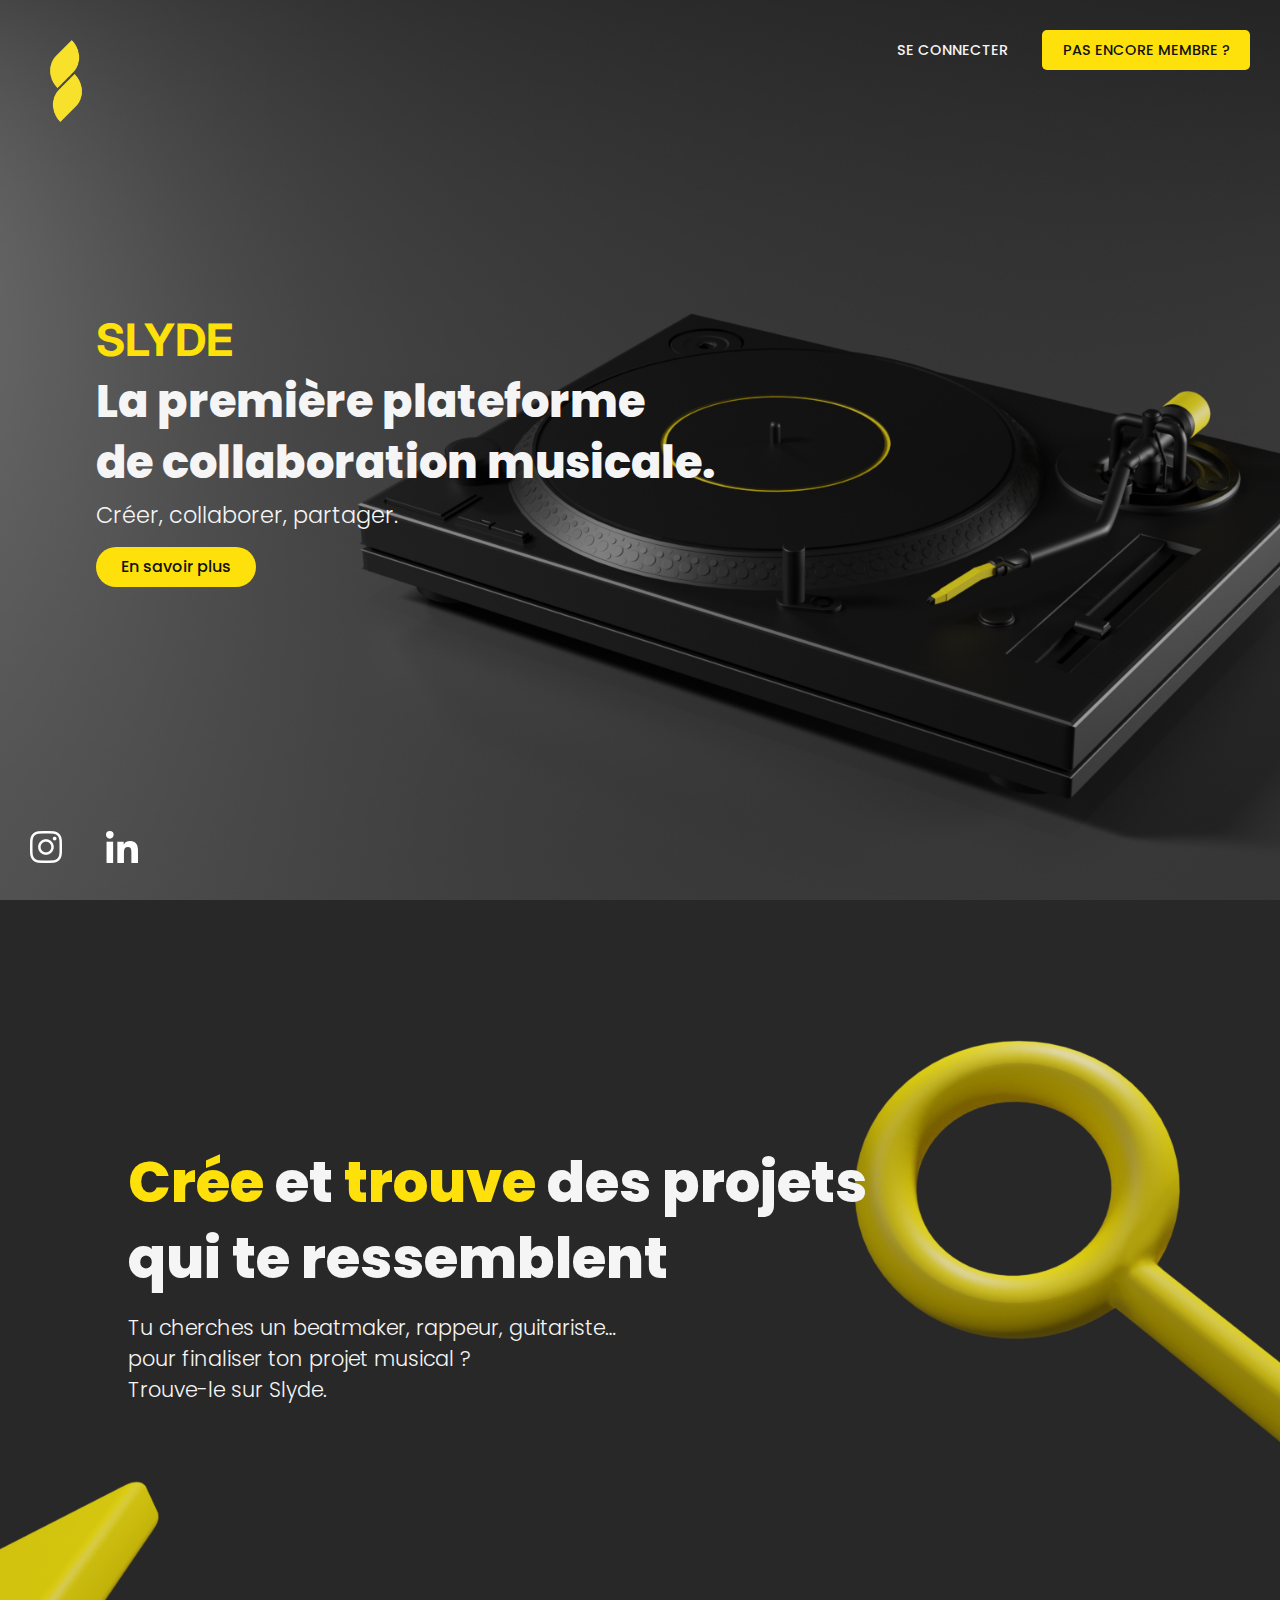
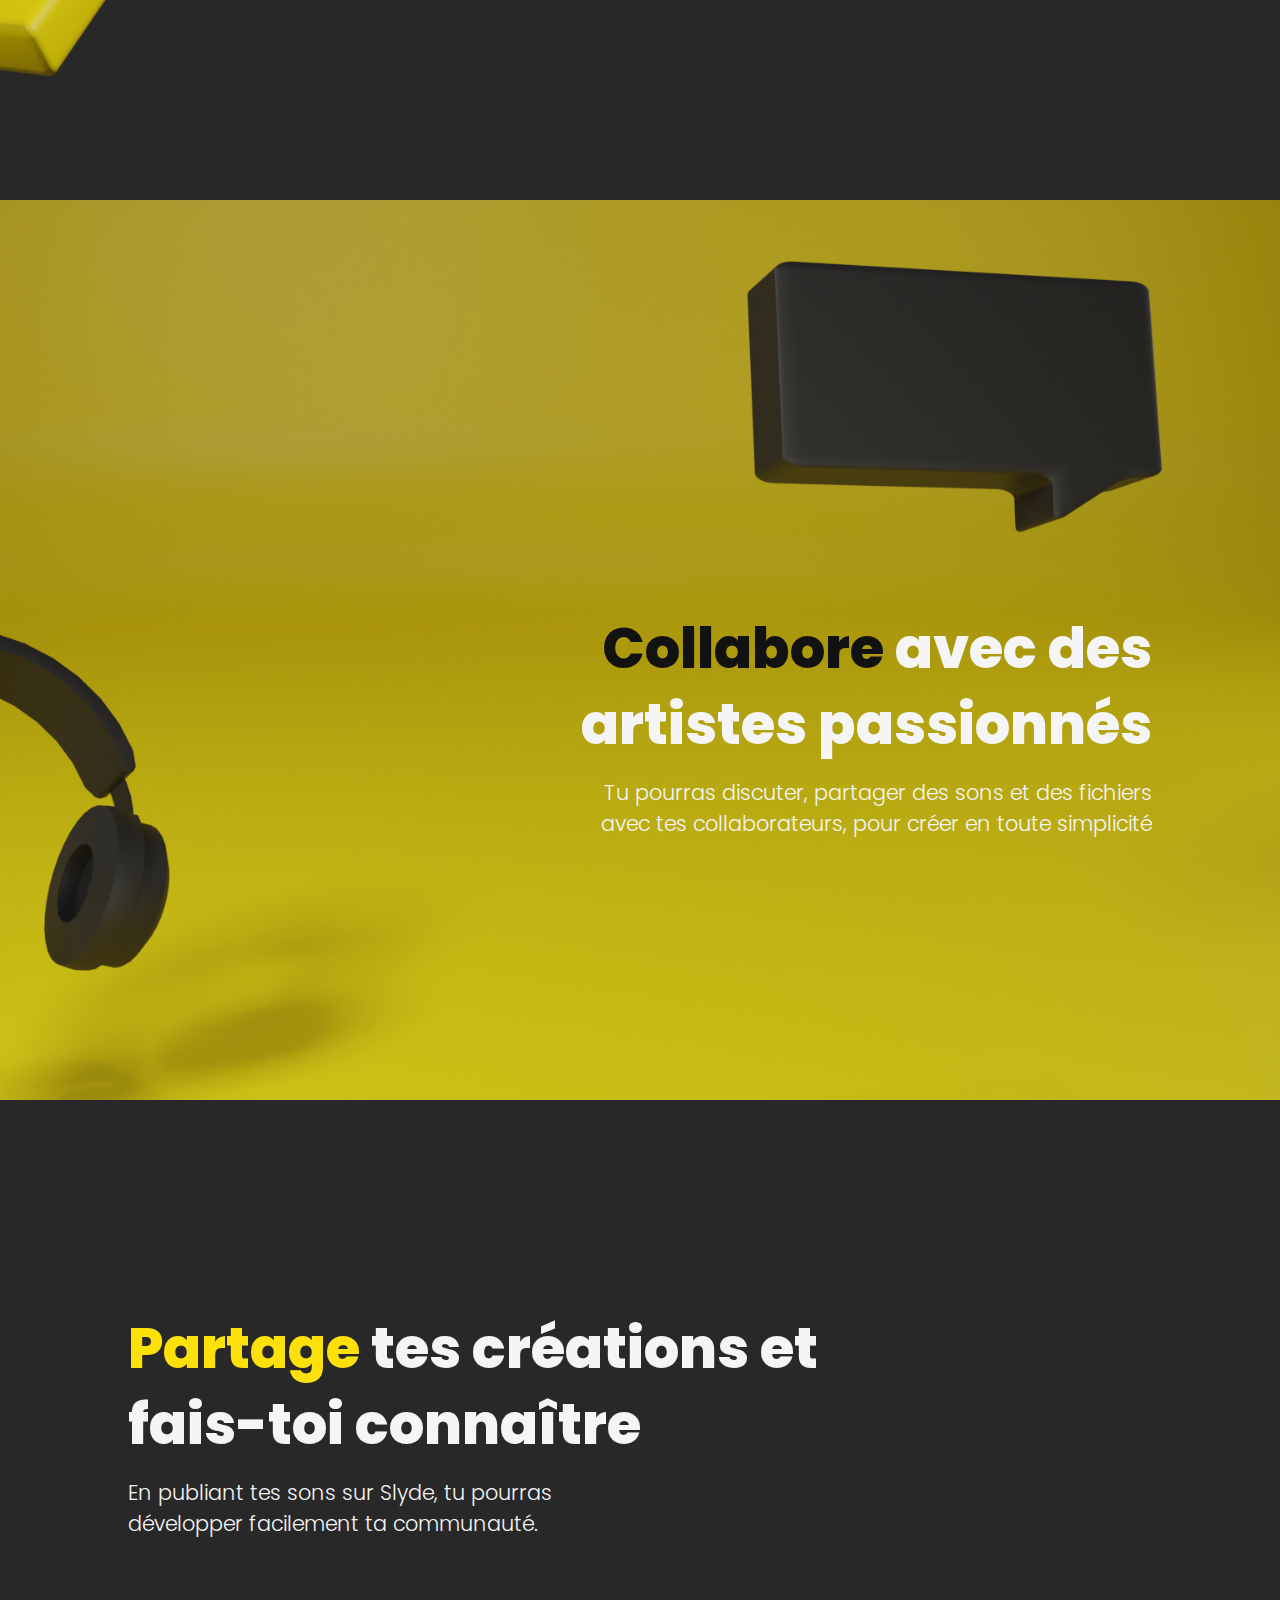
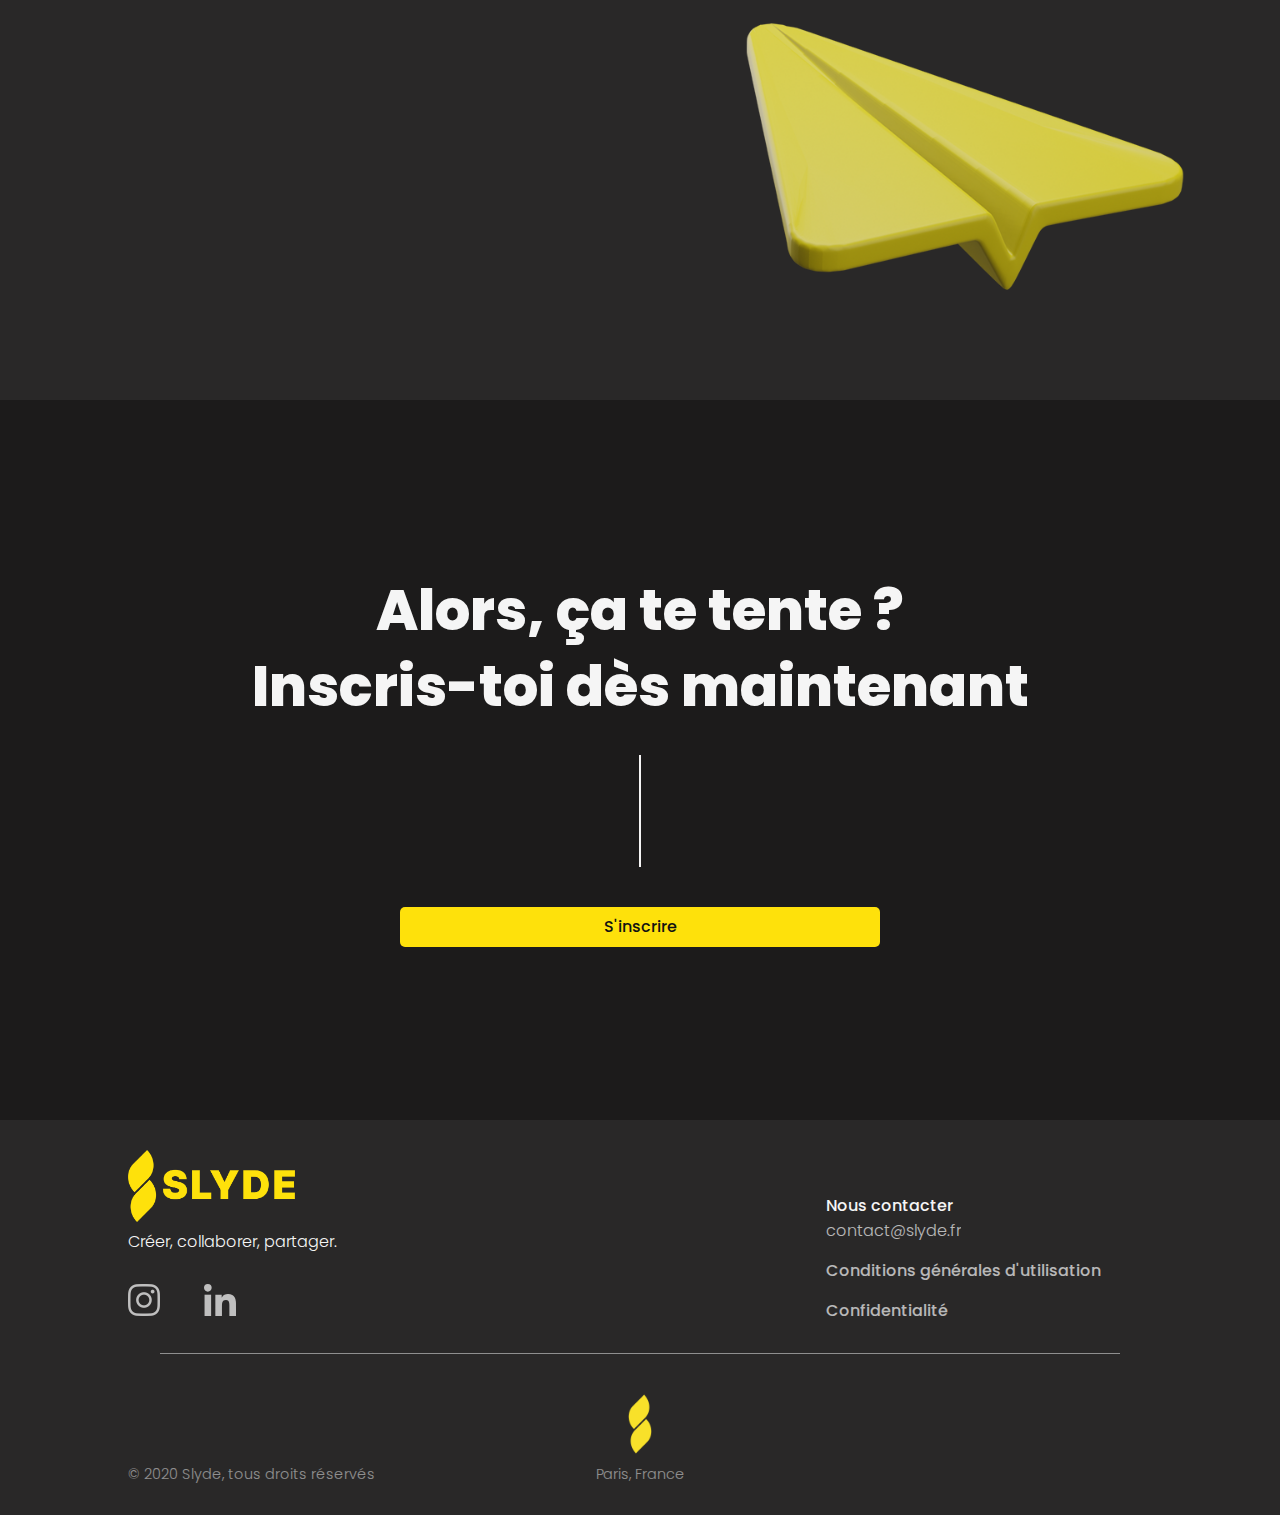
==== commit cf09a305: "Ça change un peu" ====
--- a/index.html
+++ b/index.html
@@ -64,10 +64,10 @@
 
         <div class="icons">
             <a href="https://www.instagram.com/slyde.fr/" target="_blank" class="insta">
-                <img class="link-icon" src="assets/img/icons/instagram.png" alt="instagram" draggable="false">
+                <img class="link-icon" src="assets/img/icons/instagram.svg" alt="instagram" draggable="false">
             </a>
             <a href="https://www.linkedin.com/company/slydefr/" target="_blank" class="linkedin">
-                <img class="link-icon" src="assets/img/icons/linkedin.png" alt="linkedin" draggable="false">
+                <img class="link-icon" src="assets/img/icons/linkedin.svg" alt="linkedin" draggable="false">
             </a>
         </div>
     </section>
@@ -129,10 +129,10 @@
                 <p class="slogan-3">Créer, collaborer, partager.</p>
                 <div class="icons-footer">
                     <a href="https://www.instagram.com/slyde.fr/" target="_blank" class="insta">
-                        <img class="link-icon" src="assets/img/icons/instagram.png" alt="instagram" draggable="false">
+                        <img class="link-icon" src="assets/img/icons/instagram.svg" alt="instagram" draggable="false">
                     </a>
                     <a href="https://www.linkedin.com/company/slydefr/" target="_blank" class="linkedin">
-                        <img class="link-icon" src="assets/img/icons/linkedin.png" alt="linkedin" draggable="false">
+                        <img class="link-icon" src="assets/img/icons/linkedin.svg" alt="linkedin" draggable="false">
                     </a>
                 </div>
             </div>
--- a/assets/css/styles.css
+++ b/assets/css/styles.css
@@ -10,21 +10,33 @@
 }
 
 body {
-    /* background-color: #292828; */
     background-color: #1C1B1B;
     font-family: Poppins, sans-serif;
     color: #F5F5F5;
     font-weight: 300;
 }
 
+::-moz-selection {
+    color: #F5F5F5;
+    background-color: #FEE10B;
+}
+
 ::selection {
-    color: #121212;
+    color: #F5F5F5;
     background-color: #FEE10B;
 }
 
+/* -------------------- INDEX.HTML -------------------- */
+
 a {
-    color: white;
     text-decoration: none;
+    color: #F5F5F5;
+    transition: all 0.3s cubic-bezier(0.165, 0.84, 0.44, 1);
+}
+
+a:hover {
+    text-decoration: none;
+    transition: all 0.3s cubic-bezier(0.165, 0.84, 0.44, 1);
 }
 
 #s1,
@@ -47,10 +59,49 @@
 
 .logo {
     position: absolute;
-    top: 0;
+    top: 25px;
     height: 7rem;
     margin-left: 10px;
-    margin-top: 30px;
+    user-select: none;
+}
+
+.sign-btn {
+    position: absolute;
+    top: 30px;
+    right: 30px;
+    user-select: none;
+}
+
+.sign-btn>* {
+    display: inline-block;
+    font-size: 0.9rem;
+    font-weight: 500;
+}
+
+.signin-btn a:hover {
+    color: #A2A2A2;
+    transition: all 0.3s cubic-bezier(0.165, 0.84, 0.44, 1);
+}
+
+.signup-btn a {
+    display: flex;
+    text-align: center;
+    flex-direction: column;
+    justify-content: center;
+    background-color: #FEE10B;
+    color: #121212;
+    width: 13rem;
+    height: 2.5rem;
+    border-radius: 5px;
+    margin-left: 30px;
+    transition: all 0.3s cubic-bezier(0.165, 0.84, 0.44, 1);
+}
+
+.signup-btn a:hover,
+.button-s2:hover,
+.signup-btn-2:hover {
+    background-color: #EACD1C;
+    transition: all 0.3s cubic-bezier(0.165, 0.84, 0.44, 1);
 }
 
 .slyde {
@@ -77,7 +128,14 @@
     margin-bottom: 15px;
 }
 
-.button-s5 {
+.button-s2 {
+    border-radius: 30px;
+    width: 10rem;
+    user-select: none;
+}
+
+.button-s2,
+.signup-btn-2 {
     font-size: 1rem;
     font-weight: 500;
     display: flex;
@@ -86,24 +144,16 @@
     text-align: center;
     background-color: #FEE10B;
     color: #121212;
-    border-radius: 30px;
-    width: 10rem;
     height: 2.5rem;
-    cursor: pointer;
     text-decoration: none;
-    transition: all 0.3s cubic-bezier(0.165, 0.84, 0.44, 1);
-}
-
-.button-s5:hover {
-    background-color: #EACD1C;
     transition: all 0.3s cubic-bezier(0.165, 0.84, 0.44, 1);
 }
 
 .icons {
     margin-left: 30px;
     bottom: 30px;
-    /* top: 90vh; */
-    position: absolute;
+    position: absolute;
+    user-select: none;
 }
 
 .link-icon {
@@ -112,21 +162,6 @@
 
 .insta {
     margin-right: 2.5rem;
-}
-
-.insta,
-.linkedin {
-    transition: all 0.3s cubic-bezier(0.165, 0.84, 0.44, 1);
-}
-
-.insta:hover {
-    filter: brightness(80%);
-    transition: all 0.3s cubic-bezier(0.165, 0.84, 0.44, 1);
-}
-
-.linkedin:hover {
-    filter: brightness(80%);
-    transition: all 0.3s cubic-bezier(0.165, 0.84, 0.44, 1);
 }
 
 /* SECTION 2, 3 & 4*/
@@ -135,6 +170,7 @@
     background-repeat: no-repeat;
     background-size: cover;
     background-position: bottom right;
+    background-color: #292828;
 }
 
 #s3 {
@@ -149,6 +185,7 @@
     background-repeat: no-repeat;
     background-size: cover;
     background-position: bottom right;
+    background-color: #292828;
 }
 
 .left-1,
@@ -158,7 +195,7 @@
     margin-right: 10vw;
 }
 
-.left {
+.left-1 {
     margin-bottom: 150px;
 }
 
@@ -191,17 +228,17 @@
 }
 
 /* SECTION 5 */
-#newsletter {
+#s5 {
     min-height: 80vh;
-    background-color: #1C1B1B;
     display: flex;
     flex-direction: column;
     justify-content: center;
 }
 
 .wrapper-s5 {
-    max-width: 32rem;
-    margin: auto;
+    margin: auto;
+    margin-top: 30px;
+    margin-bottom: 30px;
 }
 
 .join {
@@ -220,14 +257,229 @@
     margin-bottom: 40px;
 }
 
-.form-landing-page {
+.signup-btn-2 {
+    border-radius: 5px;
+    margin: auto;
+    width: 100%;
+    max-width: 30rem;
+    user-select: none;
+}
+
+/* SECTION 6 */
+footer {
+    display: flex;
+    flex-direction: column;
+    position: relative;
+    background-color: #292828;
+}
+
+.container-footer {
+    display: flex;
+    justify-content: space-between;
+    margin-left: 10%;
+    margin-right: 10%;
+    margin-top: 30px;
+}
+
+.wrapper-right-footer {
+    align-self: flex-end;
+    margin-right: 5%;
+}
+
+.logo-2 {
+    height: 4.5rem;
+    user-select: none;
+}
+
+.slogan-3 {
+    font-size: 1rem;
+    margin-bottom: 30px;
+}
+
+.separator {
+    background-color: #F5F5F5;
+    width: 75%;
+    height: 1px;
+    opacity: 50%;
+    margin: auto;
+    margin-top: 30px;
+    margin-bottom: 30px;
+}
+
+.icons-footer {
+    opacity: 70%;
+    user-select: none;
+}
+
+.info p {
+    font-size: 1rem;
+    font-weight: 500;
+}
+
+.info a {
+    font-size: 1rem;
+    opacity: 70%;
+}
+
+.cgu {
+    margin-top: 15px;
+    margin-bottom: 15px;
+}
+
+.copyright {
+    position: absolute;
+    bottom: 30px;
+    left: 10%;
+}
+
+.copyright-mobile {
+    display: none;
+}
+
+.wrapper-logo {
+    margin: auto;
+    display: flex;
+    justify-content: center;
+    flex-direction: column;
+    margin-bottom: 30px;
+}
+
+.wrapper-logo p {
+    margin: auto;
+}
+
+.wrapper-logo p,
+.copyright {
+    font-size: 0.9rem;
+    opacity: 50%;
+}
+
+.logo-footer {
+    height: 5rem;
+    margin: auto;
+    user-select: none;
+}
+
+/* -------------------- CONNEXION -------------------- */
+
+/* LEFT SECTION */
+.wrapper-sign {
+    display: flex;
+    justify-content: center;
+}
+
+#bg-left {
+    background-image: url("../img/background/courbes.png");
+    height: 100vh;
+    width: 40%;
+    background-color: #292828;
+    background-repeat: no-repeat;
+    background-size: cover;
+    background-position: right;
+    display: flex;
+    flex-direction: column;
+    justify-content: center;
     text-align: center;
+    position: fixed;
+    margin-right: 60%;
+}
+
+.title {
+    font-family: Anton, sans-serif;
+    font-size: 3.8rem;
+    font-weight: 300;
+    user-select: none;
+}
+
+/* HEADER */
+#sign {
+    display: flex;
+    width: 60%;
+    height: 100vh;
+    margin-left: 40%;
+}
+
+.back-home,
+#prevBtn {
+    transition: all 0.3s cubic-bezier(0.165, 0.84, 0.44, 1);
+    font-size: 1.1rem;
+    display: flex;
+    justify-content: center;
+}
+
+.back-home:hover,
+#prevBtn:hover {
+    color: #A2A2A2;
+    transition: all 0.3s cubic-bezier(0.165, 0.84, 0.44, 1);
+}
+
+.arrow {
+    width: 2rem;
+    transform: translateY(1.5px);
+}
+
+#back-home,
+#prevBtn {
+    margin: auto;
+    margin-left: 15px;
+    cursor: pointer;
+}
+
+.link-sign {
+    color: #FEE10B;
+    transition: all 0.3s cubic-bezier(0.165, 0.84, 0.44, 1);
+}
+
+.link-sign:hover {
+    color: #EACD1C;
+    transition: all 0.3s cubic-bezier(0.165, 0.84, 0.44, 1);
+}
+
+.header-sign {
+    display: flex;
+    width: 60%;
+    padding-left: 30px;
+    padding-right: 30px;
+    position: absolute;
+    top: 30px;
+    user-select: none;
+}
+
+#member {
+    position: absolute;
+    right: 30px;
+}
+
+.tab,
+.wrapper-right {
+    width: 70%;
+    margin: auto;
+    padding-top: 100px;
+    padding-bottom: 80px;
+}
+
+.wrapper-right h2 {
+    font-family: 'Inter', sans-serif;
+    font-weight: 500;
+    font-size: 1.7rem;
+    margin-bottom: 30px;
+}
+
+hr {
+    width: 5rem;
+    border-width: 0;
+    height: 3px;
+    background: #FEE10B;
+}
+
+#sign input {
+    background-color: #292828;
+    color: #F5F5F5;
 }
 
 input {
+    user-select: none;
     border: none;
-    border-radius: 5px;
-    color: #121212;
     font-size: 1rem;
     height: 3rem;
     width: 100%;
@@ -235,281 +487,183 @@
     padding-left: 15px;
 }
 
-input:focus,
-button:focus {
+input:focus {
+    border-left: #FEE10B 5px solid;
     outline: none;
 }
 
+input.invalid {
+    border-left: red 5px solid;
+}
+
+input[name="password"] {
+    margin-bottom: 10px;
+}
+
 ::placeholder {
-    color: #707070;
-    opacity: 50%;
+    color: #F5F5F5;
+    opacity: 60%;
+    font-family: 'Inter', sans-serif;
+    font-style: italic;
+    font-weight: 400;
+}
+
+.form-singin {
+    margin-top: 35px;
+}
+
+.forgot-pwd {
+    float: right;
+    margin-bottom: 30px;
+    transition: all 0.3s cubic-bezier(0.165, 0.84, 0.44, 1);
+    user-select: none;
+}
+
+.forgot-pwd:hover {
+    color: #A2A2A2;
+    transition: all 0.3s cubic-bezier(0.165, 0.84, 0.44, 1);
 }
 
 button {
     font-size: 1.2rem;
+    font-family: 'Inter', sans-serif;
+    font-weight: 500;
     border: none;
     display: block;
+    color: #121212;
     background-color: #FEE10B;
-    color: #121212;
-    border-radius: 30px;
     width: 100%;
-    height: 2.3rem;
+    height: 3rem;
+    border-radius: 5px;
     cursor: pointer;
-    border-radius: 5px;
-    transition: all 0.3s cubic-bezier(0.165, 0.84, 0.44, 1);
+    margin: auto;
+    outline: none;
+    user-select: none;
+    transition: all 0.3s cubic-bezier(0.165, 0.84, 0.44, 1);
+}
+
+button:hover,
+.nextbutton {
+    background-color: #EACD1C;
+    transition: all 0.3s cubic-bezier(0.165, 0.84, 0.44, 1);
+}
+
+/* -------------------- INSCRIPTION -------------------- */
+.numbers {
+    position: absolute;
+    bottom: 30px;
+    width: 100%;
+    user-select: none;
+}
+
+.form-signup input {
+    margin-bottom: 30px;
+}
+
+.separate {
+    display: flex;
+    justify-content: space-around;
+}
+
+.tab {
+    display: none;
+}
+
+.form-signup input[name="lastname"],
+.form-signup input[name="name"],
+.form-signup input[name="pwd"] {
+    width: 50%;
+}
+
+.form-signup input:first-child,
+.form-signup input:nth-child(6) {
+    margin-right: 30px;
+}
+
+.conditions {
+    display: inline-block;
+    position: relative;
+    padding-left: 2rem;
     margin-bottom: 20px;
-}
-
-button:hover {
+    cursor: pointer;
+    user-select: none;
+    width: auto;
+}
+
+.conditions input {
+    position: absolute;
+    opacity: 0;
+    cursor: pointer;
+    height: 0;
+    width: 0;
+}
+
+.checkmark {
+    position: absolute;
+    top: 5%;
+    left: 0;
+    width: 1.3rem;
+    height: 1.3rem;
+    border: 1px solid rgba(245, 245, 245, 0.5);
+    border-radius: 3px;
+    background-color: transparent;
+    transition: all 0.3s cubic-bezier(0.165, 0.84, 0.44, 1);
+}
+
+.conditions:hover input~.checkmark {
+    background-color: rgba(245, 245, 245, 0.1);
+}
+
+.conditions input:checked~.checkmark {
     background-color: #EACD1C;
-    transition: all 0.3s cubic-bezier(0.165, 0.84, 0.44, 1);
-}
-
-.conditions {
-    text-align: center;
-    font-size: 0.8rem;
-    opacity: 60%;
-    width: 100%;
-}
-
-/* SECTION 6 */
-footer {
-    display: flex;
-    flex-direction: column;
-    position: relative;
-}
-
-.container-footer {
-    display: flex;
-    justify-content: space-between;
-    margin-left: 10%;
-    margin-right: 10%;
-    margin-top: 30px;
-}
-
-.wrapper-right-footer {
-    align-self: flex-end;
-    margin-right: 5%;
-}
-
-.logo-2 {
-    height: 4.5rem;
-}
-
-.slogan-3 {
-    font-size: 1rem;
-    margin-bottom: 30px;
-}
-
-.separator {
-    background-color: #F5F5F5;
-    width: 75%;
-    height: 1px;
-    opacity: 50%;
-    margin: auto;
-    margin-top: 30px;
-    margin-bottom: 30px;
-}
-
-.icons-footer {
-    opacity: 70%;
-}
-
-.contact p {
-    font-size: 1rem;
-    font-weight: 500;
-}
-
-.contact a {
-    font-size: 1rem;
-    color: #F5F5F5;
-    opacity: 70%;
-    transition: all 0.3s cubic-bezier(0.165, 0.84, 0.44, 1);
-}
-
-.contact a:hover {
-    color: #FEE10B;
-    transition: all 0.3s cubic-bezier(0.165, 0.84, 0.44, 1);
-}
-
-.copyright {
-    position: absolute;
-    bottom: 30px;
-    left: 10%;
-}
-
-.copyright-mobile {
+    border: none;
+}
+
+.checkmark:after {
+    content: "";
+    position: absolute;
     display: none;
 }
 
-.wrapper-logo {
-    margin: auto;
-    display: flex;
-    justify-content: center;
-    flex-direction: column;
-    margin-bottom: 30px;
-}
-
-.wrapper-logo p {
-    margin: auto;
-}
-
-.wrapper-logo p,
-.copyright {
-    font-size: 0.9rem;
-    opacity: 50%;
-}
-
-.logo-footer {
-    height: 5rem;
-    margin: auto;
-}
-
-/* SIGN IN PAGE */
-.wrapper{
-    display: flex;
-    justify-content: center;
-}
-
-.wrapper-right {
-    width: 69%;
-    margin: auto;
-}
-
-.wrapper-right h2 {
-    font-family: 'Inter', sans-serif;
-    font-weight: 500;
-    font-size: 1.7rem;
-    margin-bottom: 2rem;
-}
-
-.title {
-    font-family: Anton;
-    font-size: 3.8rem;
-    font-weight: 300;
-    text-transform: uppercase;
-}
-
-.header-signin{
-    /* border: red 1px solid; */
-    display: flex;
-    width: 59%;
-    margin-left: 1%;
-    margin-right: 1%;
-    position: absolute;
-    top: 1rem;
-}
-
-
-.header-signin p{
-    position: absolute;
-    right: 1rem;
-}
-
-#bg-left{
-    background-image: url("../img/background/courbes.png");
-    height: 100vh;
-    width: 40%;
-
-    background-color: #292828;
-    background-repeat: no-repeat;
-    background-size: cover;
-    background-position: right;
-
-    display: flex;
-    flex-direction: column;
-    justify-content: center;
-    text-align: center;
-}
-
-#signin,
-#signup{
-    display: flex;
-
-    height: 100vh;
+.conditions input:checked~.checkmark:after {
+    display: block;
+}
+
+.conditions .checkmark:after {
+    left: 7px;
+    top: 2px;
+    width: 8px;
+    height: 12px;
+    border: solid #F5F5F5;
+    border-width: 0 2px 2px 0;
+    transform: rotate(45deg);
+}
+
+label a:hover {
+    color: #A2A2A2;
+    transition: all 0.3s cubic-bezier(0.165, 0.84, 0.44, 1);
+}
+
+.nextbutton {
+    position: fixed;
+    bottom: 0;
     width: 60%;
-}
-
-#signin input,
-#signup input{
-    background-color: #292828;
     border-radius: 0;
-    color: white;
-}
-
-::placeholder {
-    color: #ffffffd5;
-    font-family: 'Inter';
-    font-style: italic;
-    font-weight: 400;
-}
-
-hr{
-    width: 5rem;
-    border-width: 0;
-    height: 2px;
-    background: #FEE10B;
-}
-
-.form-singin{
-    margin-top: 2rem;
-}
-
-.forgot-pwd{
-    float: right;
-    margin-bottom: 2rem;
-}
-
-/* SIGN UP PAGE */
-.numbers{
-    /* display: flex; */
-    /* align-self: flex-end; */
-}
-
-input:focus {
-    border-left: #EACD1C 5px solid;
-}
-
-input[type="checkbox"] {
-    font-size: 1rem;
-    height: 1rem;
-    width: 2rem;
-    cursor: pointer;
-
-}
-
-input:checked{
-    background-color: yellow;
-}
-
-label{
-    margin-bottom: 20px;
-}
-
-.form-signup input:first-child,
-.form-signup input:nth-child(2),
-.form-signup input:nth-child(6),
-.form-signup input:last-child {
-    width: 47%;
-
-}
-.form-signup input:first-child,
-.form-signup input:nth-child(6){
-    margin-right: 5.2%;
-}
-
-.nextbutton{
-    position: absolute;
-    bottom: 0;
-    margin-bottom: 0;
-    width: 60%;
-    height: 3rem;
-    border-radius: 0;
-    
+    background-color: #FEE10B;
+}
+
+/* -------------------- RESPONSIVE -------------------- */
+@media screen and (max-width: 1150px) {
+
+    /* CONNEXION */
+    .title {
+        font-size: 3rem;
+    }
 }
 
 @media screen and (max-width: 900px) {
 
+    /* ---------- INDEX ---------- */
     /* FOOTER */
     .copyright {
         display: none;
@@ -522,23 +676,11 @@
     .wrapper-logo {
         flex-direction: column-reverse;
     }
-
-    /* SIGN IN PAGE */
-    .title{
-        font-size: 2.5rem; 
-    }
-
-    .header-signin p {
-        max-width: 10rem;
-    }
-
-    .header-signin a{
-        max-width: 8rem;
-    }
 }
 
 @media screen and (max-width: 767px) {
 
+    /* ---------- INDEX ---------- */
     /* SECTION 1 */
     #s1 {
         background-image: url("../img/background/landing-page-mobile.png");
@@ -568,7 +710,6 @@
     }
 
     /* SECTION 2,3 &4 */
-
     #s2 {
         background-image: url(../img/background/create-mobile.png);
         background-position: center;
@@ -582,7 +723,6 @@
     #s4 {
         background-image: url(../img/background/paperplane-mobile.png);
         background-position: center;
-
     }
 
     .left-1,
@@ -618,16 +758,8 @@
         margin-bottom: 35px;
     }
 
-    input {
-        height: 2.5rem;
-    }
-
-    button {
-        height: 2rem;
-    }
-
-    .conditions {
-        font-size: 0.7rem;
+    .signup-btn-2 {
+        max-width: 20rem;
     }
 
     /* FOOTER */
@@ -650,4 +782,25 @@
     .icons-footer {
         margin-bottom: 20px;
     }
+}
+
+@media screen and (max-width: 600px) {
+
+    /* ---------- INDEX ---------- */
+    /* SECTION 1 */
+    .sign-btn {
+        top: 50px;
+    }
+
+    .sign-btn>* {
+        display: block;
+    }
+
+    .signin-btn {
+        text-align: right;
+    }
+
+    .wrapper-signup-btn {
+        display: none;
+    }
 }